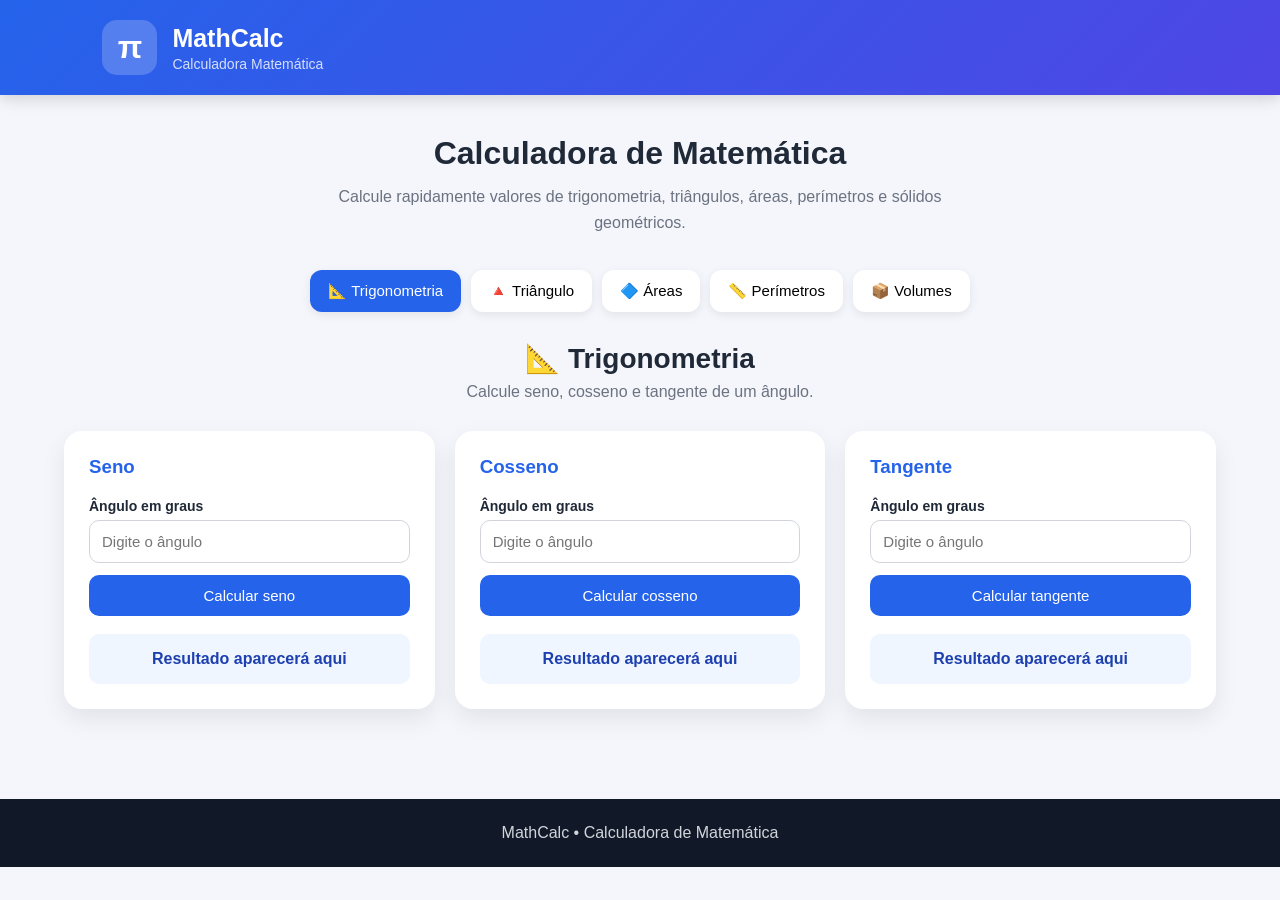
==== index.html @ 63859a70 "Add files via upload" ====
<!DOCTYPE html>
<html lang="pt-BR">
<head>
    <meta charset="UTF-8">
    <meta name="viewport" content="width=device-width, initial-scale=1.0">

    <title>MathCalc | Calculadora Matemática</title>

    <link rel="stylesheet" href="style.css">
</head>

<body>

    <!-- CABEÇALHO -->
    <header>
        <div class="logo">
            <div class="logo-icon">π</div>

            <div>
                <h1>MathCalc</h1>
                <p>Calculadora Matemática</p>
            </div>
        </div>
    </header>


    <!-- CONTEÚDO PRINCIPAL -->
    <main>

        <section class="hero">

            <h2>Calculadora de Matemática</h2>

            <p>
                Calcule rapidamente valores de trigonometria,
                triângulos, áreas, perímetros e sólidos geométricos.
            </p>

        </section>


        <!-- ABAS -->

        <div class="tabs">

            <button class="tab active" onclick="abrirAba('trigonometria')">
                📐 Trigonometria
            </button>

            <button class="tab" onclick="abrirAba('triangulo')">
                🔺 Triângulo
            </button>

            <button class="tab" onclick="abrirAba('areas')">
                🔷 Áreas
            </button>

            <button class="tab" onclick="abrirAba('perimetros')">
                📏 Perímetros
            </button>

            <button class="tab" onclick="abrirAba('volumes')">
                📦 Volumes
            </button>

        </div>


        <!-- ================= TRIGONOMETRIA ================= -->

        <section id="trigonometria" class="conteudo-aba active">

            <div class="section-title">

                <h2>📐 Trigonometria</h2>

                <p>
                    Calcule seno, cosseno e tangente de um ângulo.
                </p>

            </div>


            <div class="cards">


                <!-- SENO -->

                <div class="card">

                    <h3>Seno</h3>

                    <label>Ângulo em graus</label>

                    <input
                        type="number"
                        id="anguloSeno"
                        placeholder="Digite o ângulo"
                    >

                    <button onclick="calcularSeno()">
                        Calcular seno
                    </button>

                    <div class="resultado" id="resultadoSeno">
                        Resultado aparecerá aqui
                    </div>

                </div>


                <!-- COSSENO -->

                <div class="card">

                    <h3>Cosseno</h3>

                    <label>Ângulo em graus</label>

                    <input
                        type="number"
                        id="anguloCosseno"
                        placeholder="Digite o ângulo"
                    >

                    <button onclick="calcularCosseno()">
                        Calcular cosseno
                    </button>

                    <div class="resultado" id="resultadoCosseno">
                        Resultado aparecerá aqui
                    </div>

                </div>


                <!-- TANGENTE -->

                <div class="card">

                    <h3>Tangente</h3>

                    <label>Ângulo em graus</label>

                    <input
                        type="number"
                        id="anguloTangente"
                        placeholder="Digite o ângulo"
                    >

                    <button onclick="calcularTangente()">
                        Calcular tangente
                    </button>

                    <div class="resultado" id="resultadoTangente">
                        Resultado aparecerá aqui
                    </div>

                </div>


            </div>

        </section>


        <!-- ================= TRIÂNGULO ================= -->

        <section id="triangulo" class="conteudo-aba">

            <div class="section-title">

                <h2>🔺 Triângulo Retângulo</h2>

                <p>
                    Utilize o Teorema de Pitágoras para calcular
                    catetos e hipotenusa.
                </p>

            </div>


            <div class="cards">


                <!-- HIPOTENUSA -->

                <div class="card">

                    <h3>Calcular Hipotenusa</h3>

                    <label>Cateto 1</label>

                    <input
                        type="number"
                        id="cateto1"
                        placeholder="Digite o primeiro cateto"
                    >

                    <label>Cateto 2</label>

                    <input
                        type="number"
                        id="cateto2"
                        placeholder="Digite o segundo cateto"
                    >

                    <button onclick="calcularHipotenusa()">
                        Calcular
                    </button>

                    <div class="resultado" id="resultadoHipotenusa">
                        Resultado aparecerá aqui
                    </div>

                </div>


                <!-- CATETO -->

                <div class="card">

                    <h3>Calcular Cateto</h3>

                    <label>Hipotenusa</label>

                    <input
                        type="number"
                        id="hipotenusa"
                        placeholder="Digite a hipotenusa"
                    >

                    <label>Outro cateto</label>

                    <input
                        type="number"
                        id="outroCateto"
                        placeholder="Digite o outro cateto"
                    >

                    <button onclick="calcularCateto()">
                        Calcular
                    </button>

                    <div class="resultado" id="resultadoCateto">
                        Resultado aparecerá aqui
                    </div>

                </div>


            </div>

        </section>


        <!-- ================= ÁREAS ================= -->

        <section id="areas" class="conteudo-aba">

            <div class="section-title">

                <h2>🔷 Cálculo de Áreas</h2>

                <p>
                    Calcule áreas de diferentes figuras geométricas.
                </p>

            </div>


            <div class="cards">


                <!-- RETÂNGULO -->

                <div class="card">

                    <h3>Retângulo</h3>

                    <input
                        type="number"
                        id="baseRetangulo"
                        placeholder="Base"
                    >

                    <input
                        type="number"
                        id="alturaRetangulo"
                        placeholder="Altura"
                    >

                    <button onclick="areaRetangulo()">
                        Calcular área
                    </button>

                    <div class="resultado" id="resultadoRetangulo"></div>

                </div>


                <!-- TRIÂNGULO -->

                <div class="card">

                    <h3>Triângulo</h3>

                    <input
                        type="number"
                        id="baseTriangulo"
                        placeholder="Base"
                    >

                    <input
                        type="number"
                        id="alturaTriangulo"
                        placeholder="Altura"
                    >

                    <button onclick="areaTriangulo()">
                        Calcular área
                    </button>

                    <div class="resultado" id="resultadoAreaTriangulo"></div>

                </div>


                <!-- CÍRCULO -->

                <div class="card">

                    <h3>Círculo</h3>

                    <input
                        type="number"
                        id="raioCirculo"
                        placeholder="Raio"
                    >

                    <button onclick="areaCirculo()">
                        Calcular área
                    </button>

                    <div class="resultado" id="resultadoCirculo"></div>

                </div>


            </div>

        </section>


        <!-- ================= PERÍMETROS ================= -->

        <section id="perimetros" class="conteudo-aba">

            <div class="section-title">

                <h2>📏 Perímetros</h2>

                <p>
                    Calcule o comprimento total das figuras.
                </p>

            </div>


            <div class="cards">


                <!-- QUADRADO -->

                <div class="card">

                    <h3>Quadrado</h3>

                    <input
                        type="number"
                        id="ladoQuadrado"
                        placeholder="Tamanho do lado"
                    >

                    <button onclick="perimetroQuadrado()">
                        Calcular perímetro
                    </button>

                    <div class="resultado" id="resultadoQuadrado"></div>

                </div>


                <!-- RETÂNGULO -->

                <div class="card">

                    <h3>Retângulo</h3>

                    <input
                        type="number"
                        id="basePerimetro"
                        placeholder="Base"
                    >

                    <input
                        type="number"
                        id="alturaPerimetro"
                        placeholder="Altura"
                    >

                    <button onclick="perimetroRetangulo()">
                        Calcular perímetro
                    </button>

                    <div class="resultado" id="resultadoPerimetroRetangulo"></div>

                </div>


                <!-- CÍRCULO -->

                <div class="card">

                    <h3>Circunferência</h3>

                    <input
                        type="number"
                        id="raioPerimetro"
                        placeholder="Raio"
                    >

                    <button onclick="circunferencia()">
                        Calcular
                    </button>

                    <div class="resultado" id="resultadoCircunferencia"></div>

                </div>


            </div>

        </section>


        <!-- ================= VOLUMES ================= -->

        <section id="volumes" class="conteudo-aba">

            <div class="section-title">

                <h2>📦 Sólidos Geométricos</h2>

                <p>
                    Calcule o volume de diferentes sólidos.
                </p>

            </div>


            <div class="cards">


                <!-- CUBO -->

                <div class="card">

                    <h3>Cubo</h3>

                    <input
                        type="number"
                        id="ladoCubo"
                        placeholder="Tamanho do lado"
                    >

                    <button onclick="volumeCubo()">
                        Calcular volume
                    </button>

                    <div class="resultado" id="resultadoCubo"></div>

                </div>


                <!-- PARALELEPÍPEDO -->

                <div class="card">

                    <h3>Paralelepípedo</h3>

                    <input
                        type="number"
                        id="comprimentoParalelepipedo"
                        placeholder="Comprimento"
                    >

                    <input
                        type="number"
                        id="larguraParalelepipedo"
                        placeholder="Largura"
                    >

                    <input
                        type="number"
                        id="alturaParalelepipedo"
                        placeholder="Altura"
                    >

                    <button onclick="volumeParalelepipedo()">
                        Calcular volume
                    </button>

                    <div class="resultado" id="resultadoParalelepipedo"></div>

                </div>


                <!-- CILINDRO -->

                <div class="card">

                    <h3>Cilindro</h3>

                    <input
                        type="number"
                        id="raioCilindro"
                        placeholder="Raio"
                    >

                    <input
                        type="number"
                        id="alturaCilindro"
                        placeholder="Altura"
                    >

                    <button onclick="volumeCilindro()">
                        Calcular volume
                    </button>

                    <div class="resultado" id="resultadoCilindro"></div>

                </div>


                <!-- CONE -->

                <div class="card">

                    <h3>Cone</h3>

                    <input
                        type="number"
                        id="raioCone"
                        placeholder="Raio"
                    >

                    <input
                        type="number"
                        id="alturaCone"
                        placeholder="Altura"
                    >

                    <button onclick="volumeCone()">
                        Calcular volume
                    </button>

                    <div class="resultado" id="resultadoCone"></div>

                </div>


                <!-- ESFERA -->

                <div class="card">

                    <h3>Esfera</h3>

                    <input
                        type="number"
                        id="raioEsfera"
                        placeholder="Raio"
                    >

                    <button onclick="volumeEsfera()">
                        Calcular volume
                    </button>

                    <div class="resultado" id="resultadoEsfera"></div>

                </div>


            </div>

        </section>


    </main>


    <!-- RODAPÉ -->

    <footer>

        <p>
            MathCalc • Calculadora de Matemática
        </p>

    </footer>


    <script src="script.js"></script>

</body>
</html>
---- style.css ----
/* =========================
   CONFIGURAÇÕES GERAIS
========================= */

* {
    margin: 0;
    padding: 0;
    box-sizing: border-box;
}


body {
    font-family: Arial, Helvetica, sans-serif;

    background: #f4f6fb;

    color: #1f2937;
}


/* =========================
   CABEÇALHO
========================= */

header {

    background: linear-gradient(
        135deg,
        #2563eb,
        #4f46e5
    );

    color: white;

    padding: 20px 8%;

    box-shadow: 0 4px 15px rgba(0,0,0,0.15);
}


.logo {

    display: flex;

    align-items: center;

    gap: 15px;
}


.logo-icon {

    width: 55px;

    height: 55px;

    border-radius: 15px;

    display: flex;

    justify-content: center;

    align-items: center;

    background: rgba(255,255,255,0.2);

    font-size: 32px;

    font-weight: bold;
}


.logo h1 {

    font-size: 25px;
}


.logo p {

    opacity: 0.8;

    font-size: 14px;

    margin-top: 3px;
}


/* =========================
   CONTEÚDO
========================= */

main {

    width: 90%;

    max-width: 1200px;

    margin: auto;

    padding: 40px 0;
}


/* =========================
   HERO
========================= */

.hero {

    text-align: center;

    margin-bottom: 35px;
}


.hero h2 {

    font-size: 32px;

    margin-bottom: 12px;
}


.hero p {

    color: #6b7280;

    max-width: 650px;

    margin: auto;

    line-height: 1.6;
}


/* =========================
   ABAS
========================= */

.tabs {

    display: flex;

    gap: 10px;

    flex-wrap: wrap;

    margin-bottom: 30px;

    justify-content: center;
}


.tab {

    border: none;

    background: white;

    padding: 12px 18px;

    border-radius: 12px;

    cursor: pointer;

    font-size: 15px;

    transition: 0.3s;

    box-shadow: 0 3px 10px rgba(0,0,0,0.08);
}


.tab:hover {

    transform: translateY(-2px);

    background: #eef2ff;
}


.tab.active {

    background: #2563eb;

    color: white;
}


/* =========================
   ABAS DE CONTEÚDO
========================= */

.conteudo-aba {

    display: none;
}


.conteudo-aba.active {

    display: block;

    animation: aparecer 0.3s ease;
}


@keyframes aparecer {

    from {

        opacity: 0;

        transform: translateY(10px);

    }

    to {

        opacity: 1;

        transform: translateY(0);

    }

}


/* =========================
   TÍTULOS
========================= */

.section-title {

    text-align: center;

    margin-bottom: 30px;
}


.section-title h2 {

    font-size: 28px;

    margin-bottom: 8px;
}


.section-title p {

    color: #6b7280;
}


/* =========================
   CARDS
========================= */

.cards {

    display: grid;

    grid-template-columns:
        repeat(auto-fit, minmax(260px, 1fr));

    gap: 20px;
}


.card {

    background: white;

    padding: 25px;

    border-radius: 18px;

    box-shadow:
        0 10px 25px
        rgba(0,0,0,0.08);

    transition: 0.3s;
}


.card:hover {

    transform: translateY(-5px);

    box-shadow:
        0 15px 30px
        rgba(0,0,0,0.12);
}


.card h3 {

    margin-bottom: 20px;

    color: #2563eb;
}


.card label {

    display: block;

    margin-bottom: 6px;

    font-size: 14px;

    font-weight: bold;
}


/* =========================
   INPUTS
========================= */

input {

    width: 100%;

    padding: 12px;

    margin-bottom: 12px;

    border-radius: 10px;

    border: 1px solid #d1d5db;

    font-size: 15px;

    outline: none;

    transition: 0.2s;
}


input:focus {

    border-color: #2563eb;

    box-shadow:
        0 0 0 3px
        rgba(37,99,235,0.15);
}


/* =========================
   BOTÕES
========================= */

.card button {

    width: 100%;

    border: none;

    padding: 12px;

    border-radius: 10px;

    background: #2563eb;

    color: white;

    font-size: 15px;

    cursor: pointer;

    transition: 0.3s;
}


.card button:hover {

    background: #1d4ed8;

    transform: scale(1.02);
}


/* =========================
   RESULTADOS
========================= */

.resultado {

    margin-top: 18px;

    padding: 15px;

    border-radius: 10px;

    background: #eff6ff;

    color: #1e40af;

    text-align: center;

    font-weight: bold;

    min-height: 50px;

    display: flex;

    justify-content: center;

    align-items: center;
}


/* =========================
   RODAPÉ
========================= */

footer {

    margin-top: 50px;

    padding: 25px;

    text-align: center;

    background: #111827;

    color: #d1d5db;
}


/* =========================
   RESPONSIVIDADE
========================= */

@media (max-width: 600px) {

    main {

        width: 92%;
    }


    .hero h2 {

        font-size: 25px;
    }


    .tab {

        width: 100%;
    }


    .logo h1 {

        font-size: 20px;
    }

}
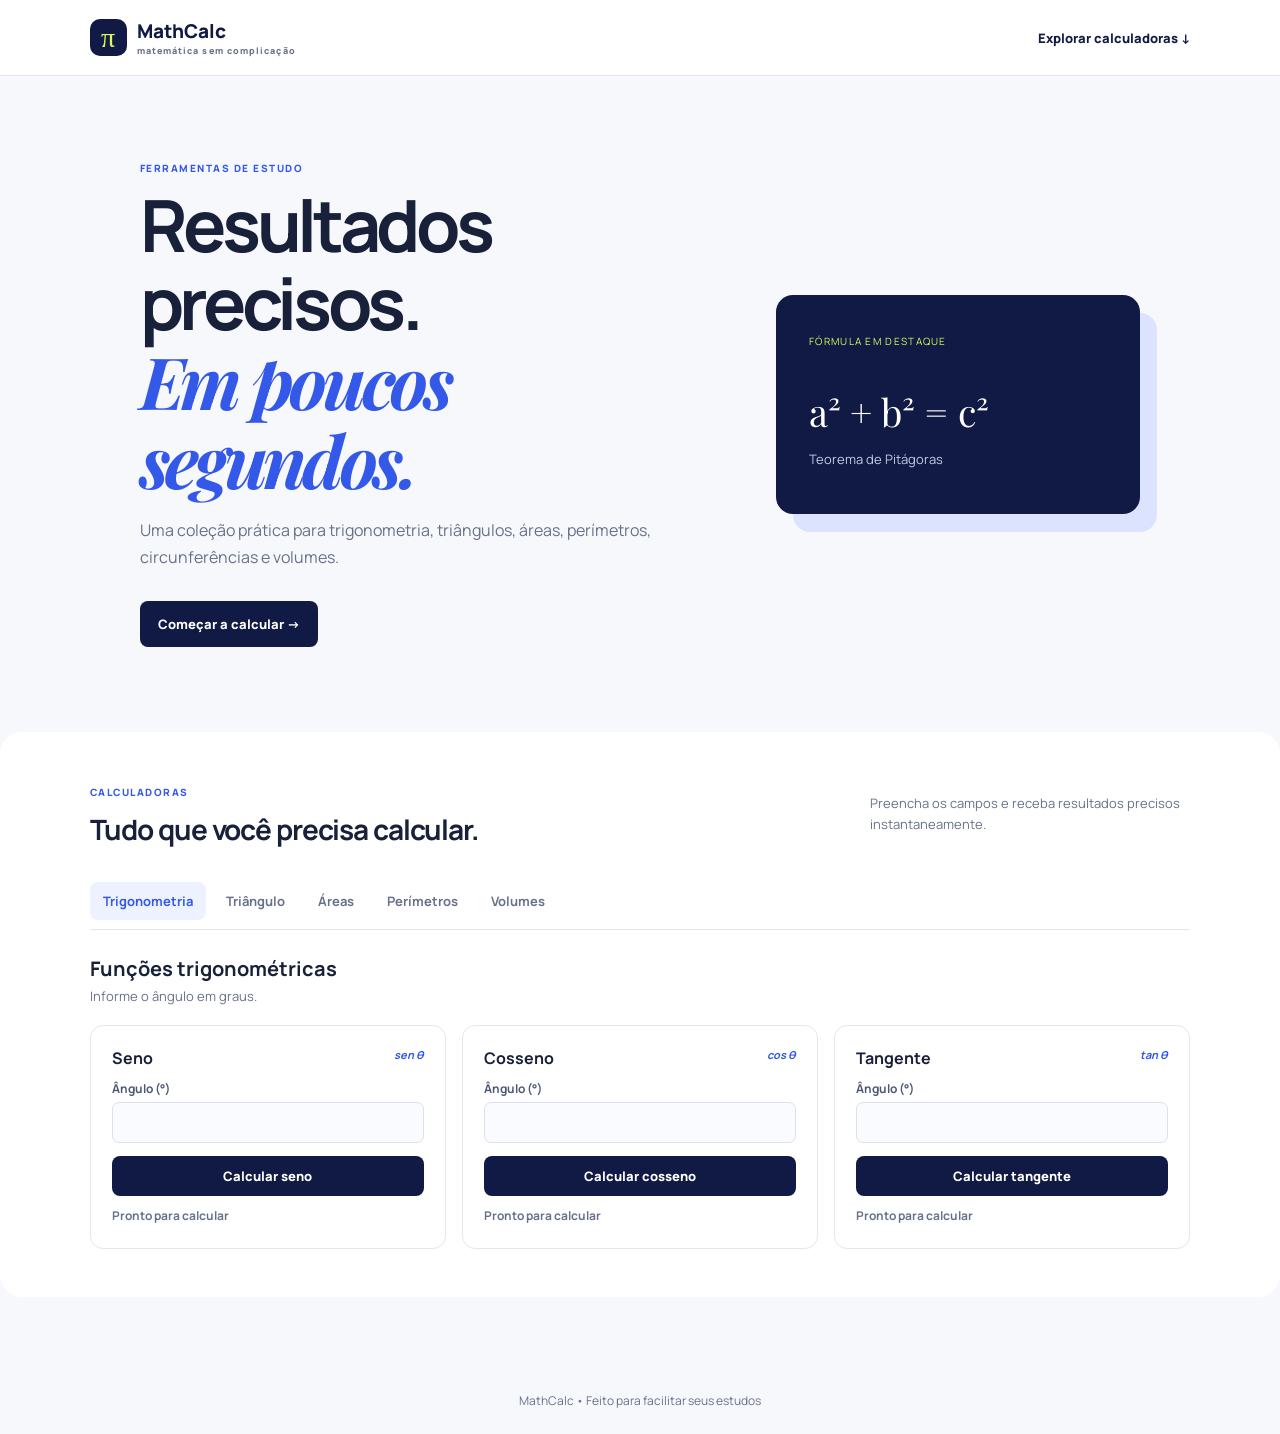
==== commit b877327a: "Add files via upload" ====
--- a/index.html
+++ b/index.html
@@ -1,616 +1,8 @@
-<!DOCTYPE html>
-<html lang="pt-BR">
-<head>
-    <meta charset="UTF-8">
-    <meta name="viewport" content="width=device-width, initial-scale=1.0">
-
-    <title>MathCalc | Calculadora Matemática</title>
-
-    <link rel="stylesheet" href="style.css">
-</head>
-
-<body>
-
-    <!-- CABEÇALHO -->
-    <header>
-        <div class="logo">
-            <div class="logo-icon">π</div>
-
-            <div>
-                <h1>MathCalc</h1>
-                <p>Calculadora Matemática</p>
-            </div>
-        </div>
-    </header>
-
-
-    <!-- CONTEÚDO PRINCIPAL -->
-    <main>
-
-        <section class="hero">
-
-            <h2>Calculadora de Matemática</h2>
-
-            <p>
-                Calcule rapidamente valores de trigonometria,
-                triângulos, áreas, perímetros e sólidos geométricos.
-            </p>
-
-        </section>
-
-
-        <!-- ABAS -->
-
-        <div class="tabs">
-
-            <button class="tab active" onclick="abrirAba('trigonometria')">
-                📐 Trigonometria
-            </button>
-
-            <button class="tab" onclick="abrirAba('triangulo')">
-                🔺 Triângulo
-            </button>
-
-            <button class="tab" onclick="abrirAba('areas')">
-                🔷 Áreas
-            </button>
-
-            <button class="tab" onclick="abrirAba('perimetros')">
-                📏 Perímetros
-            </button>
-
-            <button class="tab" onclick="abrirAba('volumes')">
-                📦 Volumes
-            </button>
-
-        </div>
-
-
-        <!-- ================= TRIGONOMETRIA ================= -->
-
-        <section id="trigonometria" class="conteudo-aba active">
-
-            <div class="section-title">
-
-                <h2>📐 Trigonometria</h2>
-
-                <p>
-                    Calcule seno, cosseno e tangente de um ângulo.
-                </p>
-
-            </div>
-
-
-            <div class="cards">
-
-
-                <!-- SENO -->
-
-                <div class="card">
-
-                    <h3>Seno</h3>
-
-                    <label>Ângulo em graus</label>
-
-                    <input
-                        type="number"
-                        id="anguloSeno"
-                        placeholder="Digite o ângulo"
-                    >
-
-                    <button onclick="calcularSeno()">
-                        Calcular seno
-                    </button>
-
-                    <div class="resultado" id="resultadoSeno">
-                        Resultado aparecerá aqui
-                    </div>
-
-                </div>
-
-
-                <!-- COSSENO -->
-
-                <div class="card">
-
-                    <h3>Cosseno</h3>
-
-                    <label>Ângulo em graus</label>
-
-                    <input
-                        type="number"
-                        id="anguloCosseno"
-                        placeholder="Digite o ângulo"
-                    >
-
-                    <button onclick="calcularCosseno()">
-                        Calcular cosseno
-                    </button>
-
-                    <div class="resultado" id="resultadoCosseno">
-                        Resultado aparecerá aqui
-                    </div>
-
-                </div>
-
-
-                <!-- TANGENTE -->
-
-                <div class="card">
-
-                    <h3>Tangente</h3>
-
-                    <label>Ângulo em graus</label>
-
-                    <input
-                        type="number"
-                        id="anguloTangente"
-                        placeholder="Digite o ângulo"
-                    >
-
-                    <button onclick="calcularTangente()">
-                        Calcular tangente
-                    </button>
-
-                    <div class="resultado" id="resultadoTangente">
-                        Resultado aparecerá aqui
-                    </div>
-
-                </div>
-
-
-            </div>
-
-        </section>
-
-
-        <!-- ================= TRIÂNGULO ================= -->
-
-        <section id="triangulo" class="conteudo-aba">
-
-            <div class="section-title">
-
-                <h2>🔺 Triângulo Retângulo</h2>
-
-                <p>
-                    Utilize o Teorema de Pitágoras para calcular
-                    catetos e hipotenusa.
-                </p>
-
-            </div>
-
-
-            <div class="cards">
-
-
-                <!-- HIPOTENUSA -->
-
-                <div class="card">
-
-                    <h3>Calcular Hipotenusa</h3>
-
-                    <label>Cateto 1</label>
-
-                    <input
-                        type="number"
-                        id="cateto1"
-                        placeholder="Digite o primeiro cateto"
-                    >
-
-                    <label>Cateto 2</label>
-
-                    <input
-                        type="number"
-                        id="cateto2"
-                        placeholder="Digite o segundo cateto"
-                    >
-
-                    <button onclick="calcularHipotenusa()">
-                        Calcular
-                    </button>
-
-                    <div class="resultado" id="resultadoHipotenusa">
-                        Resultado aparecerá aqui
-                    </div>
-
-                </div>
-
-
-                <!-- CATETO -->
-
-                <div class="card">
-
-                    <h3>Calcular Cateto</h3>
-
-                    <label>Hipotenusa</label>
-
-                    <input
-                        type="number"
-                        id="hipotenusa"
-                        placeholder="Digite a hipotenusa"
-                    >
-
-                    <label>Outro cateto</label>
-
-                    <input
-                        type="number"
-                        id="outroCateto"
-                        placeholder="Digite o outro cateto"
-                    >
-
-                    <button onclick="calcularCateto()">
-                        Calcular
-                    </button>
-
-                    <div class="resultado" id="resultadoCateto">
-                        Resultado aparecerá aqui
-                    </div>
-
-                </div>
-
-
-            </div>
-
-        </section>
-
-
-        <!-- ================= ÁREAS ================= -->
-
-        <section id="areas" class="conteudo-aba">
-
-            <div class="section-title">
-
-                <h2>🔷 Cálculo de Áreas</h2>
-
-                <p>
-                    Calcule áreas de diferentes figuras geométricas.
-                </p>
-
-            </div>
-
-
-            <div class="cards">
-
-
-                <!-- RETÂNGULO -->
-
-                <div class="card">
-
-                    <h3>Retângulo</h3>
-
-                    <input
-                        type="number"
-                        id="baseRetangulo"
-                        placeholder="Base"
-                    >
-
-                    <input
-                        type="number"
-                        id="alturaRetangulo"
-                        placeholder="Altura"
-                    >
-
-                    <button onclick="areaRetangulo()">
-                        Calcular área
-                    </button>
-
-                    <div class="resultado" id="resultadoRetangulo"></div>
-
-                </div>
-
-
-                <!-- TRIÂNGULO -->
-
-                <div class="card">
-
-                    <h3>Triângulo</h3>
-
-                    <input
-                        type="number"
-                        id="baseTriangulo"
-                        placeholder="Base"
-                    >
-
-                    <input
-                        type="number"
-                        id="alturaTriangulo"
-                        placeholder="Altura"
-                    >
-
-                    <button onclick="areaTriangulo()">
-                        Calcular área
-                    </button>
-
-                    <div class="resultado" id="resultadoAreaTriangulo"></div>
-
-                </div>
-
-
-                <!-- CÍRCULO -->
-
-                <div class="card">
-
-                    <h3>Círculo</h3>
-
-                    <input
-                        type="number"
-                        id="raioCirculo"
-                        placeholder="Raio"
-                    >
-
-                    <button onclick="areaCirculo()">
-                        Calcular área
-                    </button>
-
-                    <div class="resultado" id="resultadoCirculo"></div>
-
-                </div>
-
-
-            </div>
-
-        </section>
-
-
-        <!-- ================= PERÍMETROS ================= -->
-
-        <section id="perimetros" class="conteudo-aba">
-
-            <div class="section-title">
-
-                <h2>📏 Perímetros</h2>
-
-                <p>
-                    Calcule o comprimento total das figuras.
-                </p>
-
-            </div>
-
-
-            <div class="cards">
-
-
-                <!-- QUADRADO -->
-
-                <div class="card">
-
-                    <h3>Quadrado</h3>
-
-                    <input
-                        type="number"
-                        id="ladoQuadrado"
-                        placeholder="Tamanho do lado"
-                    >
-
-                    <button onclick="perimetroQuadrado()">
-                        Calcular perímetro
-                    </button>
-
-                    <div class="resultado" id="resultadoQuadrado"></div>
-
-                </div>
-
-
-                <!-- RETÂNGULO -->
-
-                <div class="card">
-
-                    <h3>Retângulo</h3>
-
-                    <input
-                        type="number"
-                        id="basePerimetro"
-                        placeholder="Base"
-                    >
-
-                    <input
-                        type="number"
-                        id="alturaPerimetro"
-                        placeholder="Altura"
-                    >
-
-                    <button onclick="perimetroRetangulo()">
-                        Calcular perímetro
-                    </button>
-
-                    <div class="resultado" id="resultadoPerimetroRetangulo"></div>
-
-                </div>
-
-
-                <!-- CÍRCULO -->
-
-                <div class="card">
-
-                    <h3>Circunferência</h3>
-
-                    <input
-                        type="number"
-                        id="raioPerimetro"
-                        placeholder="Raio"
-                    >
-
-                    <button onclick="circunferencia()">
-                        Calcular
-                    </button>
-
-                    <div class="resultado" id="resultadoCircunferencia"></div>
-
-                </div>
-
-
-            </div>
-
-        </section>
-
-
-        <!-- ================= VOLUMES ================= -->
-
-        <section id="volumes" class="conteudo-aba">
-
-            <div class="section-title">
-
-                <h2>📦 Sólidos Geométricos</h2>
-
-                <p>
-                    Calcule o volume de diferentes sólidos.
-                </p>
-
-            </div>
-
-
-            <div class="cards">
-
-
-                <!-- CUBO -->
-
-                <div class="card">
-
-                    <h3>Cubo</h3>
-
-                    <input
-                        type="number"
-                        id="ladoCubo"
-                        placeholder="Tamanho do lado"
-                    >
-
-                    <button onclick="volumeCubo()">
-                        Calcular volume
-                    </button>
-
-                    <div class="resultado" id="resultadoCubo"></div>
-
-                </div>
-
-
-                <!-- PARALELEPÍPEDO -->
-
-                <div class="card">
-
-                    <h3>Paralelepípedo</h3>
-
-                    <input
-                        type="number"
-                        id="comprimentoParalelepipedo"
-                        placeholder="Comprimento"
-                    >
-
-                    <input
-                        type="number"
-                        id="larguraParalelepipedo"
-                        placeholder="Largura"
-                    >
-
-                    <input
-                        type="number"
-                        id="alturaParalelepipedo"
-                        placeholder="Altura"
-                    >
-
-                    <button onclick="volumeParalelepipedo()">
-                        Calcular volume
-                    </button>
-
-                    <div class="resultado" id="resultadoParalelepipedo"></div>
-
-                </div>
-
-
-                <!-- CILINDRO -->
-
-                <div class="card">
-
-                    <h3>Cilindro</h3>
-
-                    <input
-                        type="number"
-                        id="raioCilindro"
-                        placeholder="Raio"
-                    >
-
-                    <input
-                        type="number"
-                        id="alturaCilindro"
-                        placeholder="Altura"
-                    >
-
-                    <button onclick="volumeCilindro()">
-                        Calcular volume
-                    </button>
-
-                    <div class="resultado" id="resultadoCilindro"></div>
-
-                </div>
-
-
-                <!-- CONE -->
-
-                <div class="card">
-
-                    <h3>Cone</h3>
-
-                    <input
-                        type="number"
-                        id="raioCone"
-                        placeholder="Raio"
-                    >
-
-                    <input
-                        type="number"
-                        id="alturaCone"
-                        placeholder="Altura"
-                    >
-
-                    <button onclick="volumeCone()">
-                        Calcular volume
-                    </button>
-
-                    <div class="resultado" id="resultadoCone"></div>
-
-                </div>
-
-
-                <!-- ESFERA -->
-
-                <div class="card">
-
-                    <h3>Esfera</h3>
-
-                    <input
-                        type="number"
-                        id="raioEsfera"
-                        placeholder="Raio"
-                    >
-
-                    <button onclick="volumeEsfera()">
-                        Calcular volume
-                    </button>
-
-                    <div class="resultado" id="resultadoEsfera"></div>
-
-                </div>
-
-
-            </div>
-
-        </section>
-
-
-    </main>
-
-
-    <!-- RODAPÉ -->
-
-    <footer>
-
-        <p>
-            MathCalc • Calculadora de Matemática
-        </p>
-
-    </footer>
-
-
-    <script src="script.js"></script>
-
-</body>
-</html>
+<!doctype html><html lang="pt-BR"><head><meta charset="utf-8"><meta name="viewport" content="width=device-width,initial-scale=1"><meta name="description" content="Calculadoras rápidas de trigonometria e geometria."><title>MathCalc — Calculadoras de matemática</title><link rel="stylesheet" href="style.css"></head><body>
+<header><a class="brand" href="#inicio"><b>π</b><span>MathCalc<small>matemática sem complicação</small></span></a><a href="#calculadoras">Explorar calculadoras ↓</a></header><main id="inicio"><section class="intro"><div><p class="eyebrow">FERRAMENTAS DE ESTUDO</p><h1>Resultados precisos.<br><em>Em poucos segundos.</em></h1><p>Uma coleção prática para trigonometria, triângulos, áreas, perímetros, circunferências e volumes.</p><a class="primary" href="#calculadoras">Começar a calcular →</a></div><aside><small>FÓRMULA EM DESTAQUE</small><strong>a² + b² = c²</strong><p>Teorema de Pitágoras</p></aside></section>
+<section class="workspace" id="calculadoras"><div class="head"><div><p class="eyebrow">CALCULADORAS</p><h2>Tudo que você precisa calcular.</h2></div><p>Preencha os campos e receba resultados precisos instantaneamente.</p></div><div class="tabs"><button class="tab active" data-tab="trig">Trigonometria</button><button class="tab" data-tab="tri">Triângulo</button><button class="tab" data-tab="area">Áreas</button><button class="tab" data-tab="peri">Perímetros</button><button class="tab" data-tab="vol">Volumes</button></div>
+<section class="panel active" id="trig"><h3>Funções trigonométricas</h3><p class="note">Informe o ângulo em graus.</p><div class="grid three"><form data-op="sin"><h4>Seno <i>sen θ</i></h4><label>Ângulo (°)<input name="a" type="number" step="any" required></label><button>Calcular seno</button><output>Pronto para calcular</output></form><form data-op="cos"><h4>Cosseno <i>cos θ</i></h4><label>Ângulo (°)<input name="a" type="number" step="any" required></label><button>Calcular cosseno</button><output>Pronto para calcular</output></form><form data-op="tan"><h4>Tangente <i>tan θ</i></h4><label>Ângulo (°)<input name="a" type="number" step="any" required></label><button>Calcular tangente</button><output>Pronto para calcular</output></form></div></section>
+<section class="panel" id="tri"><h3>Triângulo retângulo</h3><p class="note">Use o Teorema de Pitágoras.</p><div class="grid two"><form data-op="hyp"><h4>Encontrar a hipotenusa</h4><label>Cateto A<input name="a" type="number" min="0" step="any" required></label><label>Cateto B<input name="b" type="number" min="0" step="any" required></label><button>Calcular</button><output>Pronto para calcular</output></form><form data-op="leg"><h4>Encontrar um cateto</h4><label>Hipotenusa<input name="a" type="number" min="0" step="any" required></label><label>Outro cateto<input name="b" type="number" min="0" step="any" required></label><button>Calcular</button><output>Pronto para calcular</output></form></div></section>
+<section class="panel" id="area"><h3>Áreas de figuras planas</h3><div class="grid three"><form data-op="rectarea"><h4>Retângulo</h4><label>Base<input name="a" type="number" min="0" step="any" required></label><label>Altura<input name="b" type="number" min="0" step="any" required></label><button>Calcular área</button><output>Pronto para calcular</output></form><form data-op="triarea"><h4>Triângulo</h4><label>Base<input name="a" type="number" min="0" step="any" required></label><label>Altura<input name="b" type="number" min="0" step="any" required></label><button>Calcular área</button><output>Pronto para calcular</output></form><form data-op="circlearea"><h4>Círculo</h4><label>Raio<input name="a" type="number" min="0" step="any" required></label><button>Calcular área</button><output>Pronto para calcular</output></form></div></section>
+<section class="panel" id="peri"><h3>Perímetros e circunferência</h3><div class="grid three"><form data-op="squarep"><h4>Quadrado</h4><label>Lado<input name="a" type="number" min="0" step="any" required></label><button>Calcular perímetro</button><output>Pronto para calcular</output></form><form data-op="rectp"><h4>Retângulo</h4><label>Base<input name="a" type="number" min="0" step="any" required></label><label>Altura<input name="b" type="number" min="0" step="any" required></label><button>Calcular perímetro</button><output>Pronto para calcular</output></form><form data-op="circ"><h4>Circunferência</h4><label>Raio<input name="a" type="number" min="0" step="any" required></label><button>Calcular</button><output>Pronto para calcular</output></form></div></section>
+<section class="panel" id="vol"><h3>Volumes de sólidos</h3><div class="grid three"><form data-op="cube"><h4>Cubo</h4><label>Aresta<input name="a" type="number" min="0" step="any" required></label><button>Calcular volume</button><output>Pronto para calcular</output></form><form data-op="box"><h4>Paralelepípedo</h4><label>Comprimento<input name="a" type="number" min="0" step="any" required></label><label>Largura<input name="b" type="number" min="0" step="any" required></label><label>Altura<input name="c" type="number" min="0" step="any" required></label><button>Calcular volume</button><output>Pronto para calcular</output></form><form data-op="cylinder"><h4>Cilindro</h4><label>Raio<input name="a" type="number" min="0" step="any" required></label><label>Altura<input name="b" type="number" min="0" step="any" required></label><button>Calcular volume</button><output>Pronto para calcular</output></form><form data-op="cone"><h4>Cone</h4><label>Raio<input name="a" type="number" min="0" step="any" required></label><label>Altura<input name="b" type="number" min="0" step="any" required></label><button>Calcular volume</button><output>Pronto para calcular</output></form><form data-op="sphere"><h4>Esfera</h4><label>Raio<input name="a" type="number" min="0" step="any" required></label><button>Calcular volume</button><output>Pronto para calcular</output></form></div></section></section></main><footer>MathCalc • Feito para facilitar seus estudos</footer><script src="script.js"></script></body></html>
--- a/style.css
+++ b/style.css
@@ -1,462 +1 @@
-/* =========================
-   CONFIGURAÇÕES GERAIS
-========================= */
-
-* {
-    margin: 0;
-    padding: 0;
-    box-sizing: border-box;
-}
-
-
-body {
-    font-family: Arial, Helvetica, sans-serif;
-
-    background: #f4f6fb;
-
-    color: #1f2937;
-}
-
-
-/* =========================
-   CABEÇALHO
-========================= */
-
-header {
-
-    background: linear-gradient(
-        135deg,
-        #2563eb,
-        #4f46e5
-    );
-
-    color: white;
-
-    padding: 20px 8%;
-
-    box-shadow: 0 4px 15px rgba(0,0,0,0.15);
-}
-
-
-.logo {
-
-    display: flex;
-
-    align-items: center;
-
-    gap: 15px;
-}
-
-
-.logo-icon {
-
-    width: 55px;
-
-    height: 55px;
-
-    border-radius: 15px;
-
-    display: flex;
-
-    justify-content: center;
-
-    align-items: center;
-
-    background: rgba(255,255,255,0.2);
-
-    font-size: 32px;
-
-    font-weight: bold;
-}
-
-
-.logo h1 {
-
-    font-size: 25px;
-}
-
-
-.logo p {
-
-    opacity: 0.8;
-
-    font-size: 14px;
-
-    margin-top: 3px;
-}
-
-
-/* =========================
-   CONTEÚDO
-========================= */
-
-main {
-
-    width: 90%;
-
-    max-width: 1200px;
-
-    margin: auto;
-
-    padding: 40px 0;
-}
-
-
-/* =========================
-   HERO
-========================= */
-
-.hero {
-
-    text-align: center;
-
-    margin-bottom: 35px;
-}
-
-
-.hero h2 {
-
-    font-size: 32px;
-
-    margin-bottom: 12px;
-}
-
-
-.hero p {
-
-    color: #6b7280;
-
-    max-width: 650px;
-
-    margin: auto;
-
-    line-height: 1.6;
-}
-
-
-/* =========================
-   ABAS
-========================= */
-
-.tabs {
-
-    display: flex;
-
-    gap: 10px;
-
-    flex-wrap: wrap;
-
-    margin-bottom: 30px;
-
-    justify-content: center;
-}
-
-
-.tab {
-
-    border: none;
-
-    background: white;
-
-    padding: 12px 18px;
-
-    border-radius: 12px;
-
-    cursor: pointer;
-
-    font-size: 15px;
-
-    transition: 0.3s;
-
-    box-shadow: 0 3px 10px rgba(0,0,0,0.08);
-}
-
-
-.tab:hover {
-
-    transform: translateY(-2px);
-
-    background: #eef2ff;
-}
-
-
-.tab.active {
-
-    background: #2563eb;
-
-    color: white;
-}
-
-
-/* =========================
-   ABAS DE CONTEÚDO
-========================= */
-
-.conteudo-aba {
-
-    display: none;
-}
-
-
-.conteudo-aba.active {
-
-    display: block;
-
-    animation: aparecer 0.3s ease;
-}
-
-
-@keyframes aparecer {
-
-    from {
-
-        opacity: 0;
-
-        transform: translateY(10px);
-
-    }
-
-    to {
-
-        opacity: 1;
-
-        transform: translateY(0);
-
-    }
-
-}
-
-
-/* =========================
-   TÍTULOS
-========================= */
-
-.section-title {
-
-    text-align: center;
-
-    margin-bottom: 30px;
-}
-
-
-.section-title h2 {
-
-    font-size: 28px;
-
-    margin-bottom: 8px;
-}
-
-
-.section-title p {
-
-    color: #6b7280;
-}
-
-
-/* =========================
-   CARDS
-========================= */
-
-.cards {
-
-    display: grid;
-
-    grid-template-columns:
-        repeat(auto-fit, minmax(260px, 1fr));
-
-    gap: 20px;
-}
-
-
-.card {
-
-    background: white;
-
-    padding: 25px;
-
-    border-radius: 18px;
-
-    box-shadow:
-        0 10px 25px
-        rgba(0,0,0,0.08);
-
-    transition: 0.3s;
-}
-
-
-.card:hover {
-
-    transform: translateY(-5px);
-
-    box-shadow:
-        0 15px 30px
-        rgba(0,0,0,0.12);
-}
-
-
-.card h3 {
-
-    margin-bottom: 20px;
-
-    color: #2563eb;
-}
-
-
-.card label {
-
-    display: block;
-
-    margin-bottom: 6px;
-
-    font-size: 14px;
-
-    font-weight: bold;
-}
-
-
-/* =========================
-   INPUTS
-========================= */
-
-input {
-
-    width: 100%;
-
-    padding: 12px;
-
-    margin-bottom: 12px;
-
-    border-radius: 10px;
-
-    border: 1px solid #d1d5db;
-
-    font-size: 15px;
-
-    outline: none;
-
-    transition: 0.2s;
-}
-
-
-input:focus {
-
-    border-color: #2563eb;
-
-    box-shadow:
-        0 0 0 3px
-        rgba(37,99,235,0.15);
-}
-
-
-/* =========================
-   BOTÕES
-========================= */
-
-.card button {
-
-    width: 100%;
-
-    border: none;
-
-    padding: 12px;
-
-    border-radius: 10px;
-
-    background: #2563eb;
-
-    color: white;
-
-    font-size: 15px;
-
-    cursor: pointer;
-
-    transition: 0.3s;
-}
-
-
-.card button:hover {
-
-    background: #1d4ed8;
-
-    transform: scale(1.02);
-}
-
-
-/* =========================
-   RESULTADOS
-========================= */
-
-.resultado {
-
-    margin-top: 18px;
-
-    padding: 15px;
-
-    border-radius: 10px;
-
-    background: #eff6ff;
-
-    color: #1e40af;
-
-    text-align: center;
-
-    font-weight: bold;
-
-    min-height: 50px;
-
-    display: flex;
-
-    justify-content: center;
-
-    align-items: center;
-}
-
-
-/* =========================
-   RODAPÉ
-========================= */
-
-footer {
-
-    margin-top: 50px;
-
-    padding: 25px;
-
-    text-align: center;
-
-    background: #111827;
-
-    color: #d1d5db;
-}
-
-
-/* =========================
-   RESPONSIVIDADE
-========================= */
-
-@media (max-width: 600px) {
-
-    main {
-
-        width: 92%;
-    }
-
-
-    .hero h2 {
-
-        font-size: 25px;
-    }
-
-
-    .tab {
-
-        width: 100%;
-    }
-
-
-    .logo h1 {
-
-        font-size: 20px;
-    }
-
-}
+@import url('https://fonts.googleapis.com/css2?family=Manrope:wght@400;600;700;800&family=Playfair+Display:ital,wght@0,700;1,700&display=swap');:root{--n:#101a44;--b:#3459e8;--m:#68718a;--l:#e3e7f0}*{box-sizing:border-box}html{scroll-behavior:smooth}body{margin:0;background:#f7f8fc;color:#19213a;font-family:Manrope,Arial}header{height:76px;padding:0 7%;background:#fff;border-bottom:1px solid var(--l);display:flex;align-items:center;justify-content:space-between}header>a:last-child{font-size:13px;font-weight:800;color:var(--n);text-decoration:none}.brand{display:flex;gap:10px;align-items:center;text-decoration:none;color:var(--n);font-size:19px;font-weight:800}.brand b{display:grid;place-items:center;width:37px;height:37px;border-radius:10px;background:var(--n);color:#d9fb5b;font:28px serif}.brand small{display:block;font-size:9px;letter-spacing:.12em;color:var(--m)}.intro{max-width:1180px;margin:auto;padding:85px 7%;display:grid;grid-template-columns:1.2fr .8fr;align-items:center;gap:90px}.eyebrow{margin:0 0 11px;color:var(--b);font-size:10px;font-weight:800;letter-spacing:.15em}.intro h1{margin:0;font-size:clamp(40px,6vw,72px);letter-spacing:-.06em;line-height:1.08}.intro em{color:var(--b);font-family:'Playfair Display',serif}.intro>div>p:not(.eyebrow){max-width:540px;color:var(--m);line-height:1.7}.primary,form button{display:inline-block;margin-top:14px;background:var(--n);border:0;border-radius:8px;padding:14px 18px;color:#fff;text-decoration:none;font:800 13px Manrope;cursor:pointer}.primary:hover,form button:hover{background:var(--b)}aside{padding:33px;border-radius:17px;background:var(--n);color:white;box-shadow:17px 18px #dbe3ff}aside small{font-size:10px;letter-spacing:.13em;color:#d9fb5b}aside strong{display:block;margin-top:36px;font:38px 'Playfair Display'}aside p{color:#c3cbe7;font-size:13px}.workspace{max-width:1280px;margin:0 auto 70px;padding:48px 7%;background:#fff;border-radius:22px}.head{display:flex;justify-content:space-between;gap:30px;align-items:end}.head h2{margin:0;font-size:28px;letter-spacing:-.04em}.head>p{max-width:320px;color:var(--m);font-size:13px;line-height:1.6}.tabs{display:flex;gap:7px;overflow:auto;margin:34px 0 25px;padding-bottom:9px;border-bottom:1px solid var(--l)}.tab{white-space:nowrap;border:0;background:none;border-radius:8px;padding:10px 13px;color:var(--m);font:700 13px Manrope;cursor:pointer}.tab.active{background:#eef1ff;color:var(--b)}.panel{display:none}.panel.active{display:block}.panel h3{margin:0 0 5px;font-size:20px}.note{margin:0 0 20px;color:var(--m);font-size:13px}.grid{display:grid;gap:16px}.three{grid-template-columns:repeat(3,1fr)}.two{grid-template-columns:repeat(2,1fr)}form{display:flex;flex-direction:column;gap:11px;padding:21px;border:1px solid var(--l);border-radius:13px}form h4{margin:0;font-size:16px}form h4 i{float:right;color:var(--b);font-size:11px}label{display:grid;gap:5px;color:#4d5874;font-size:12px;font-weight:700}input{border:1px solid #dbe0eb;border-radius:7px;padding:10px;background:#fafbfe;font:14px Manrope;outline:none}input:focus{border-color:var(--b)}form button{margin:2px 0 0;padding:11px}output{min-height:20px;color:var(--m);font-size:12px;font-weight:700}output.ok{color:#167052}output.err{color:#b6374a}footer{text-align:center;padding:25px;color:var(--m);font-size:12px}@media(max-width:720px){.intro{grid-template-columns:1fr;gap:45px;padding-top:55px}.workspace{border-radius:0}.head{display:block}.head>p{margin-top:12px}.three,.two{grid-template-columns:1fr}}
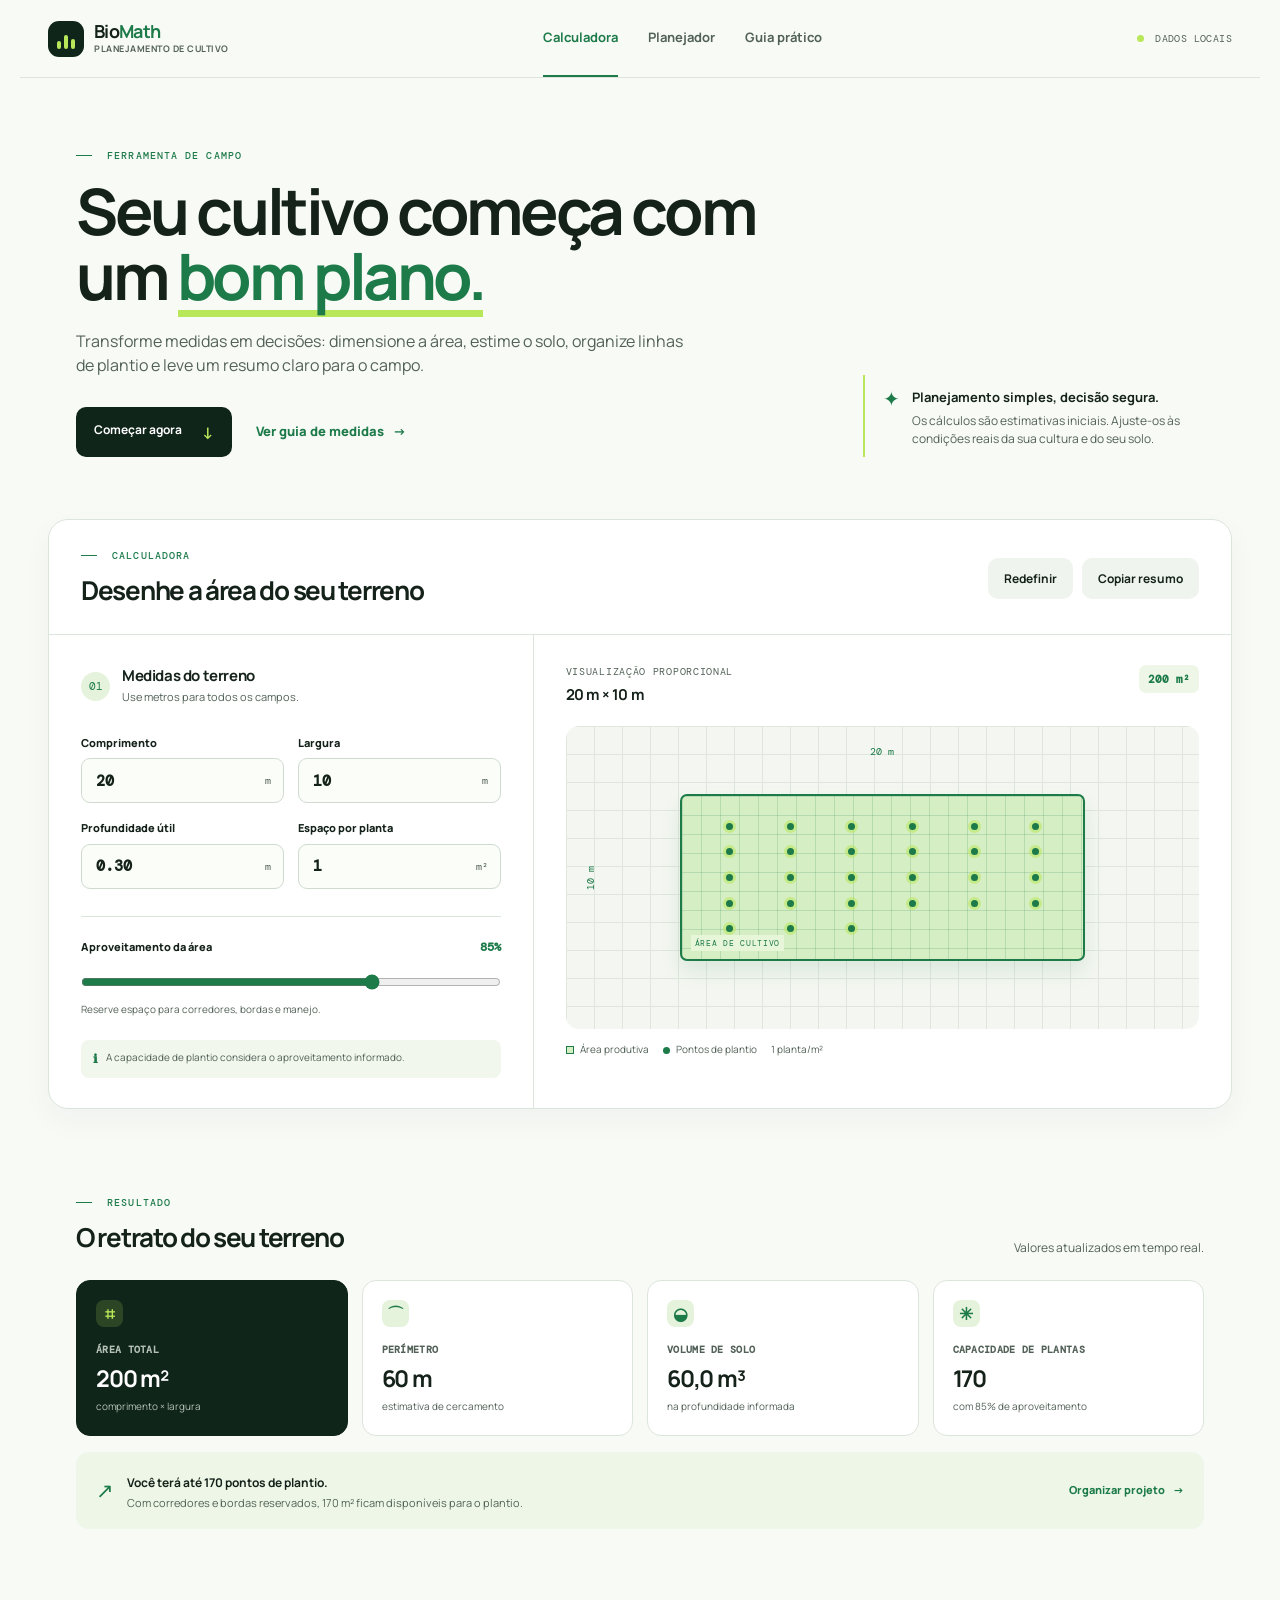
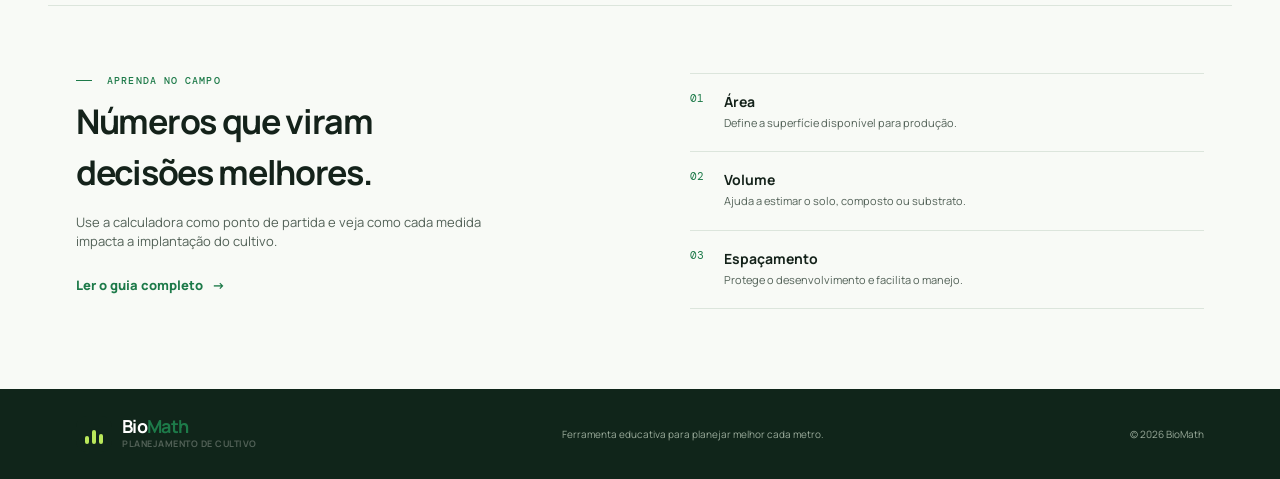
==== commit 96fbc931: "Add files via upload" ====
--- a/index.html
+++ b/index.html
@@ -1,8 +1,31 @@
-<!doctype html><html lang="pt-BR"><head><meta charset="utf-8"><meta name="viewport" content="width=device-width,initial-scale=1"><meta name="description" content="Calculadoras rápidas de trigonometria e geometria."><title>MathCalc — Calculadoras de matemática</title><link rel="stylesheet" href="style.css"></head><body>
-<header><a class="brand" href="#inicio"><b>π</b><span>MathCalc<small>matemática sem complicação</small></span></a><a href="#calculadoras">Explorar calculadoras ↓</a></header><main id="inicio"><section class="intro"><div><p class="eyebrow">FERRAMENTAS DE ESTUDO</p><h1>Resultados precisos.<br><em>Em poucos segundos.</em></h1><p>Uma coleção prática para trigonometria, triângulos, áreas, perímetros, circunferências e volumes.</p><a class="primary" href="#calculadoras">Começar a calcular →</a></div><aside><small>FÓRMULA EM DESTAQUE</small><strong>a² + b² = c²</strong><p>Teorema de Pitágoras</p></aside></section>
-<section class="workspace" id="calculadoras"><div class="head"><div><p class="eyebrow">CALCULADORAS</p><h2>Tudo que você precisa calcular.</h2></div><p>Preencha os campos e receba resultados precisos instantaneamente.</p></div><div class="tabs"><button class="tab active" data-tab="trig">Trigonometria</button><button class="tab" data-tab="tri">Triângulo</button><button class="tab" data-tab="area">Áreas</button><button class="tab" data-tab="peri">Perímetros</button><button class="tab" data-tab="vol">Volumes</button></div>
-<section class="panel active" id="trig"><h3>Funções trigonométricas</h3><p class="note">Informe o ângulo em graus.</p><div class="grid three"><form data-op="sin"><h4>Seno <i>sen θ</i></h4><label>Ângulo (°)<input name="a" type="number" step="any" required></label><button>Calcular seno</button><output>Pronto para calcular</output></form><form data-op="cos"><h4>Cosseno <i>cos θ</i></h4><label>Ângulo (°)<input name="a" type="number" step="any" required></label><button>Calcular cosseno</button><output>Pronto para calcular</output></form><form data-op="tan"><h4>Tangente <i>tan θ</i></h4><label>Ângulo (°)<input name="a" type="number" step="any" required></label><button>Calcular tangente</button><output>Pronto para calcular</output></form></div></section>
-<section class="panel" id="tri"><h3>Triângulo retângulo</h3><p class="note">Use o Teorema de Pitágoras.</p><div class="grid two"><form data-op="hyp"><h4>Encontrar a hipotenusa</h4><label>Cateto A<input name="a" type="number" min="0" step="any" required></label><label>Cateto B<input name="b" type="number" min="0" step="any" required></label><button>Calcular</button><output>Pronto para calcular</output></form><form data-op="leg"><h4>Encontrar um cateto</h4><label>Hipotenusa<input name="a" type="number" min="0" step="any" required></label><label>Outro cateto<input name="b" type="number" min="0" step="any" required></label><button>Calcular</button><output>Pronto para calcular</output></form></div></section>
-<section class="panel" id="area"><h3>Áreas de figuras planas</h3><div class="grid three"><form data-op="rectarea"><h4>Retângulo</h4><label>Base<input name="a" type="number" min="0" step="any" required></label><label>Altura<input name="b" type="number" min="0" step="any" required></label><button>Calcular área</button><output>Pronto para calcular</output></form><form data-op="triarea"><h4>Triângulo</h4><label>Base<input name="a" type="number" min="0" step="any" required></label><label>Altura<input name="b" type="number" min="0" step="any" required></label><button>Calcular área</button><output>Pronto para calcular</output></form><form data-op="circlearea"><h4>Círculo</h4><label>Raio<input name="a" type="number" min="0" step="any" required></label><button>Calcular área</button><output>Pronto para calcular</output></form></div></section>
-<section class="panel" id="peri"><h3>Perímetros e circunferência</h3><div class="grid three"><form data-op="squarep"><h4>Quadrado</h4><label>Lado<input name="a" type="number" min="0" step="any" required></label><button>Calcular perímetro</button><output>Pronto para calcular</output></form><form data-op="rectp"><h4>Retângulo</h4><label>Base<input name="a" type="number" min="0" step="any" required></label><label>Altura<input name="b" type="number" min="0" step="any" required></label><button>Calcular perímetro</button><output>Pronto para calcular</output></form><form data-op="circ"><h4>Circunferência</h4><label>Raio<input name="a" type="number" min="0" step="any" required></label><button>Calcular</button><output>Pronto para calcular</output></form></div></section>
-<section class="panel" id="vol"><h3>Volumes de sólidos</h3><div class="grid three"><form data-op="cube"><h4>Cubo</h4><label>Aresta<input name="a" type="number" min="0" step="any" required></label><button>Calcular volume</button><output>Pronto para calcular</output></form><form data-op="box"><h4>Paralelepípedo</h4><label>Comprimento<input name="a" type="number" min="0" step="any" required></label><label>Largura<input name="b" type="number" min="0" step="any" required></label><label>Altura<input name="c" type="number" min="0" step="any" required></label><button>Calcular volume</button><output>Pronto para calcular</output></form><form data-op="cylinder"><h4>Cilindro</h4><label>Raio<input name="a" type="number" min="0" step="any" required></label><label>Altura<input name="b" type="number" min="0" step="any" required></label><button>Calcular volume</button><output>Pronto para calcular</output></form><form data-op="cone"><h4>Cone</h4><label>Raio<input name="a" type="number" min="0" step="any" required></label><label>Altura<input name="b" type="number" min="0" step="any" required></label><button>Calcular volume</button><output>Pronto para calcular</output></form><form data-op="sphere"><h4>Esfera</h4><label>Raio<input name="a" type="number" min="0" step="any" required></label><button>Calcular volume</button><output>Pronto para calcular</output></form></div></section></section></main><footer>MathCalc • Feito para facilitar seus estudos</footer><script src="script.js"></script></body></html>
+<!doctype html>
+<html lang="pt-BR">
+<head>
+  <meta charset="UTF-8">
+  <meta name="viewport" content="width=device-width, initial-scale=1.0">
+  <meta name="description" content="BioMath: ferramenta para planejar áreas de cultivo, solo, irrigação e espaçamento.">
+  <title>Ateatorio 1 | Planejador de cultivo</title>
+  <link rel="preconnect" href="https://fonts.googleapis.com">
+  <link rel="preconnect" href="https://fonts.gstatic.com" crossorigin>
+  <link href="https://fonts.googleapis.com/css2?family=DM+Mono:wght@400;500&family=Manrope:wght@400;500;600;700;800&display=swap" rel="stylesheet">
+  <link rel="stylesheet" href="style.css">
+</head>
+<body>
+  <a class="skip-link" href="#calculadora">Ir para a calculadora</a>
+  <header class="site-header">
+    <a class="brand" href="index.html" aria-label="BioMath, página inicial"><span class="brand-mark" aria-hidden="true"><i></i><i></i><i></i></span><span><strong>Bio<span>Math</span></strong><small>planejamento de cultivo</small></span></a>
+    <nav class="desktop-nav" aria-label="Navegação principal"><a class="active" href="index.html">Calculadora</a><a href="planejador.html">Planejador</a><a href="guia.html">Guia prático</a></nav>
+    <div class="header-actions"><span class="live-status"><b></b> Dados locais</span><button class="menu-button" type="button" aria-label="Abrir menu" aria-expanded="false">☰</button></div>
+  </header>
+  <nav class="mobile-nav" aria-label="Navegação móvel"><a class="active" href="index.html">Calculadora</a><a href="planejador.html">Planejador</a><a href="guia.html">Guia prático</a></nav>
+  <main>
+    <section class="hero page-width"><div class="eyebrow"><span></span> FERRAMENTA DE CAMPO</div><div class="hero-grid"><div><h1>Seu cultivo começa com um <em>bom plano.</em></h1><p>Transforme medidas em decisões: dimensione a área, estime o solo, organize linhas de plantio e leve um resumo claro para o campo.</p><div class="hero-actions"><a class="button primary" href="#calculadora">Começar agora <span>↓</span></a><a class="text-link" href="guia.html">Ver guia de medidas <span>→</span></a></div></div><aside class="hero-note"><span class="note-icon">✦</span><div><strong>Planejamento simples, decisão segura.</strong><p>Os cálculos são estimativas iniciais. Ajuste-os às condições reais da sua cultura e do seu solo.</p></div></aside></div></section>
+    <section class="calculator page-width" id="calculadora" aria-labelledby="calculator-title"><div class="calculator-top"><div><div class="eyebrow"><span></span> CALCULADORA</div><h2 id="calculator-title">Desenhe a área do seu terreno</h2></div><div class="top-actions"><button class="button quiet" id="resetButton" type="button">Redefinir</button><button class="button quiet" id="copyButton" type="button">Copiar resumo</button></div></div><div class="calculator-layout">
+      <form class="input-panel" id="terrainForm"><div class="panel-heading"><span class="step-number">01</span><div><h3>Medidas do terreno</h3><p>Use metros para todos os campos.</p></div></div><div class="field-grid"><label class="field"><span>Comprimento</span><div class="unit-input"><input id="comprimento" type="number" min="0.1" max="10000" step="0.1" value="20" inputmode="decimal"><b>m</b></div></label><label class="field"><span>Largura</span><div class="unit-input"><input id="largura" type="number" min="0.1" max="10000" step="0.1" value="10" inputmode="decimal"><b>m</b></div></label></div><div class="field-grid secondary-fields"><label class="field"><span>Profundidade útil</span><div class="unit-input"><input id="profundidade" type="number" min="0.01" max="10" step="0.01" value="0.30" inputmode="decimal"><b>m</b></div></label><label class="field"><span>Espaço por planta</span><div class="unit-input"><input id="espacamento" type="number" min="0.01" max="1000" step="0.01" value="1" inputmode="decimal"><b>m²</b></div></label></div><div class="range-field"><div><label for="eficiencia">Aproveitamento da área</label><output id="eficienciaValor">85%</output></div><input id="eficiencia" type="range" min="50" max="100" value="85"><p>Reserve espaço para corredores, bordas e manejo.</p></div><div class="field-note"><span>ℹ</span><p>A capacidade de plantio considera o aproveitamento informado.</p></div></form>
+      <div class="visual-panel"><div class="visual-heading"><div><p>VISUALIZAÇÃO PROPORCIONAL</p><h3><span id="visualComprimento">20</span> m × <span id="visualLargura">10</span> m</h3></div><span class="area-pill" id="areaPill">200 m²</span></div><div class="plot" aria-label="Representação proporcional do terreno"><div class="axis axis-x"><span id="comprimentoVisual">20</span> m</div><div class="axis axis-y"><span id="larguraVisual">10</span> m</div><div class="plot-terrain" id="terrain"><div class="plot-grid"></div><div class="plant-dots" id="plants" aria-hidden="true"></div><span class="terrain-caption">ÁREA DE CULTIVO</span></div></div><div class="plot-footer"><span><i class="legend-square"></i> Área produtiva</span><span><i class="legend-dot"></i> Pontos de plantio</span><span id="plantDensity">1 planta/m²</span></div></div>
+    </div></section>
+    <section class="results page-width" aria-labelledby="results-title"><div class="section-heading"><div><div class="eyebrow"><span></span> RESULTADO</div><h2 id="results-title">O retrato do seu terreno</h2></div><p>Valores atualizados em tempo real.</p></div><div class="result-grid"><article class="metric-card featured"><span class="metric-icon">⌗</span><p>Área total</p><strong id="areaResultado">200 m²</strong><small>comprimento × largura</small></article><article class="metric-card"><span class="metric-icon">⌒</span><p>Perímetro</p><strong id="perimetroResultado">60 m</strong><small>estimativa de cercamento</small></article><article class="metric-card"><span class="metric-icon">◒</span><p>Volume de solo</p><strong id="volumeResultado">60 m³</strong><small>na profundidade informada</small></article><article class="metric-card"><span class="metric-icon">✳</span><p>Capacidade de plantas</p><strong id="plantasResultado">170</strong><small id="plantasNota">com 85% de aproveitamento</small></article></div><div class="insight"><div class="insight-symbol">↗</div><div><strong id="insightTitle">Você terá 170 pontos de plantio.</strong><p id="insightText">Com corredores e bordas reservados, 170 m² ficam disponíveis para o plantio.</p></div><a href="planejador.html">Organizar projeto <span>→</span></a></div></section>
+    <section class="learning page-width"><div><div class="eyebrow"><span></span> APRENDA NO CAMPO</div><h2>Números que viram decisões melhores.</h2><p>Use a calculadora como ponto de partida e veja como cada medida impacta a implantação do cultivo.</p><a class="text-link" href="guia.html">Ler o guia completo <span>→</span></a></div><div class="lesson-list"><article><span>01</span><div><h3>Área</h3><p>Define a superfície disponível para produção.</p></div></article><article><span>02</span><div><h3>Volume</h3><p>Ajuda a estimar o solo, composto ou substrato.</p></div></article><article><span>03</span><div><h3>Espaçamento</h3><p>Protege o desenvolvimento e facilita o manejo.</p></div></article></div></section>
+  </main>
+  <footer><div class="footer-inner"><a class="brand" href="index.html"><span class="brand-mark" aria-hidden="true"><i></i><i></i><i></i></span><span><strong>Bio<span>Math</span></strong><small>planejamento de cultivo</small></span></a><p>Ferramenta educativa para planejar melhor cada metro.</p><span>© <span id="year"></span> BioMath</span></div></footer><div class="toast" id="toast" role="status" aria-live="polite">Resumo copiado.</div><script src="script.js"></script>
+</body></html>
--- a/style.css
+++ b/style.css
@@ -1 +1,3 @@
-@import url('https://fonts.googleapis.com/css2?family=Manrope:wght@400;600;700;800&family=Playfair+Display:ital,wght@0,700;1,700&display=swap');:root{--n:#101a44;--b:#3459e8;--m:#68718a;--l:#e3e7f0}*{box-sizing:border-box}html{scroll-behavior:smooth}body{margin:0;background:#f7f8fc;color:#19213a;font-family:Manrope,Arial}header{height:76px;padding:0 7%;background:#fff;border-bottom:1px solid var(--l);display:flex;align-items:center;justify-content:space-between}header>a:last-child{font-size:13px;font-weight:800;color:var(--n);text-decoration:none}.brand{display:flex;gap:10px;align-items:center;text-decoration:none;color:var(--n);font-size:19px;font-weight:800}.brand b{display:grid;place-items:center;width:37px;height:37px;border-radius:10px;background:var(--n);color:#d9fb5b;font:28px serif}.brand small{display:block;font-size:9px;letter-spacing:.12em;color:var(--m)}.intro{max-width:1180px;margin:auto;padding:85px 7%;display:grid;grid-template-columns:1.2fr .8fr;align-items:center;gap:90px}.eyebrow{margin:0 0 11px;color:var(--b);font-size:10px;font-weight:800;letter-spacing:.15em}.intro h1{margin:0;font-size:clamp(40px,6vw,72px);letter-spacing:-.06em;line-height:1.08}.intro em{color:var(--b);font-family:'Playfair Display',serif}.intro>div>p:not(.eyebrow){max-width:540px;color:var(--m);line-height:1.7}.primary,form button{display:inline-block;margin-top:14px;background:var(--n);border:0;border-radius:8px;padding:14px 18px;color:#fff;text-decoration:none;font:800 13px Manrope;cursor:pointer}.primary:hover,form button:hover{background:var(--b)}aside{padding:33px;border-radius:17px;background:var(--n);color:white;box-shadow:17px 18px #dbe3ff}aside small{font-size:10px;letter-spacing:.13em;color:#d9fb5b}aside strong{display:block;margin-top:36px;font:38px 'Playfair Display'}aside p{color:#c3cbe7;font-size:13px}.workspace{max-width:1280px;margin:0 auto 70px;padding:48px 7%;background:#fff;border-radius:22px}.head{display:flex;justify-content:space-between;gap:30px;align-items:end}.head h2{margin:0;font-size:28px;letter-spacing:-.04em}.head>p{max-width:320px;color:var(--m);font-size:13px;line-height:1.6}.tabs{display:flex;gap:7px;overflow:auto;margin:34px 0 25px;padding-bottom:9px;border-bottom:1px solid var(--l)}.tab{white-space:nowrap;border:0;background:none;border-radius:8px;padding:10px 13px;color:var(--m);font:700 13px Manrope;cursor:pointer}.tab.active{background:#eef1ff;color:var(--b)}.panel{display:none}.panel.active{display:block}.panel h3{margin:0 0 5px;font-size:20px}.note{margin:0 0 20px;color:var(--m);font-size:13px}.grid{display:grid;gap:16px}.three{grid-template-columns:repeat(3,1fr)}.two{grid-template-columns:repeat(2,1fr)}form{display:flex;flex-direction:column;gap:11px;padding:21px;border:1px solid var(--l);border-radius:13px}form h4{margin:0;font-size:16px}form h4 i{float:right;color:var(--b);font-size:11px}label{display:grid;gap:5px;color:#4d5874;font-size:12px;font-weight:700}input{border:1px solid #dbe0eb;border-radius:7px;padding:10px;background:#fafbfe;font:14px Manrope;outline:none}input:focus{border-color:var(--b)}form button{margin:2px 0 0;padding:11px}output{min-height:20px;color:var(--m);font-size:12px;font-weight:700}output.ok{color:#167052}output.err{color:#b6374a}footer{text-align:center;padding:25px;color:var(--m);font-size:12px}@media(max-width:720px){.intro{grid-template-columns:1fr;gap:45px;padding-top:55px}.workspace{border-radius:0}.head{display:block}.head>p{margin-top:12px}.three,.two{grid-template-columns:1fr}}
+:root{--ink:#14221a;--ink-soft:#526157;--line:#dce5dc;--paper:#f8faf6;--white:#fff;--green:#1d7a49;--lime:#b9e75a;--dark:#10251a;--radius:20px}*{box-sizing:border-box}html{scroll-behavior:smooth}body{margin:0;background:var(--paper);color:var(--ink);font-family:Manrope,Arial,sans-serif;line-height:1.5}.skip-link{position:absolute;left:-999px}.skip-link:focus{left:12px;top:12px;z-index:10;background:#fff;padding:10px}.site-header{height:78px;max-width:1240px;margin:auto;padding:0 28px;border-bottom:1px solid var(--line);display:flex;align-items:center;justify-content:space-between}.brand{display:flex;align-items:center;gap:10px;color:inherit;text-decoration:none}.brand-mark{width:36px;height:36px;background:var(--dark);border-radius:11px;position:relative;display:inline-flex;justify-content:center;align-items:end;gap:3px;padding-bottom:8px}.brand-mark i{display:block;width:4px;background:var(--lime);border-radius:5px}.brand-mark i:nth-child(1){height:8px}.brand-mark i:nth-child(2){height:14px}.brand-mark i:nth-child(3){height:10px}.brand strong{font-size:18px;line-height:1.1;display:block;letter-spacing:-.7px}.brand strong span{color:var(--green)}.brand small{display:block;color:var(--ink-soft);font-size:9px;font-weight:700;letter-spacing:.5px;text-transform:uppercase}.desktop-nav{display:flex;gap:30px;height:100%;align-items:center}.desktop-nav a{height:100%;display:grid;place-items:center;color:var(--ink-soft);font-size:13px;font-weight:700;text-decoration:none;border-bottom:2px solid transparent}.desktop-nav a:hover,.desktop-nav a.active{color:var(--green);border-color:var(--green)}.header-actions{display:flex;align-items:center;gap:20px}.live-status{color:var(--ink-soft);font-family:"DM Mono",monospace;font-size:10px;text-transform:uppercase;letter-spacing:.4px}.live-status b{width:7px;height:7px;background:var(--lime);border-radius:50%;display:inline-block;margin-right:5px}.menu-button,.mobile-nav{display:none}.page-width{max-width:1184px;margin-left:auto;margin-right:auto}.hero{padding:70px 28px 62px}.eyebrow{color:var(--green);font-family:"DM Mono",monospace;font-size:10px;font-weight:500;letter-spacing:1.1px}.eyebrow span{display:inline-block;width:16px;height:1px;background:currentColor;vertical-align:middle;margin:0 8px 2px 0}.hero-grid{display:grid;grid-template-columns:minmax(0,1.35fr) minmax(290px,.65fr);gap:80px;align-items:end}.hero h1{font-size:clamp(42px,5vw,68px);letter-spacing:-3.4px;line-height:1.02;max-width:740px;margin:15px 0 20px}.hero h1 em{font-style:normal;color:var(--green);position:relative}.hero h1 em:after{content:"";height:7px;position:absolute;background:var(--lime);left:1px;right:1px;bottom:2px;z-index:-1}.hero p{max-width:620px;color:var(--ink-soft);font-size:16px}.hero-actions{display:flex;align-items:center;gap:24px;margin-top:30px}.button{border:0;cursor:pointer;font:700 12px Manrope,sans-serif;border-radius:10px;padding:12px 16px;transition:.2s}.button.primary{display:inline-flex;gap:20px;color:#fff;background:var(--dark);text-decoration:none;padding:14px 18px}.button.primary span{color:var(--lime);font-size:16px}.button:hover{transform:translateY(-2px)}.text-link{font-size:13px;font-weight:800;color:var(--green);text-decoration:none}.text-link span,.insight a span{margin-left:6px}.hero-note{border-left:2px solid var(--lime);padding:9px 0 9px 18px;display:flex;gap:12px}.note-icon{color:var(--green);font-size:20px}.hero-note strong{font-size:13px}.hero-note p{font-size:12px;margin:4px 0 0}.calculator{background:var(--white);border:1px solid var(--line);border-radius:var(--radius);overflow:hidden;box-shadow:0 12px 30px rgba(31,62,40,.04)}.calculator-top{padding:28px 32px 24px;display:flex;justify-content:space-between;align-items:center;border-bottom:1px solid var(--line)}h2{margin:8px 0 0;font-size:26px;letter-spacing:-1.3px}.top-actions{display:flex;gap:9px}.button.quiet{background:#f0f4ee;color:var(--ink)}.calculator-layout{display:grid;grid-template-columns:.82fr 1.18fr}.input-panel{padding:30px 32px;border-right:1px solid var(--line)}.panel-heading{display:flex;gap:12px;align-items:center;margin-bottom:27px}.step-number{width:29px;height:29px;border-radius:50%;background:#e6f3dc;color:var(--green);display:grid;place-items:center;font:11px "DM Mono"}.panel-heading h3,.visual-heading h3{font-size:15px;margin:0;letter-spacing:-.4px}.panel-heading p{font-size:11px;margin:2px 0;color:var(--ink-soft)}.field-grid{display:grid;grid-template-columns:1fr 1fr;gap:14px}.secondary-fields{margin-top:17px}.field>span,.range-field label{display:block;font-size:11px;font-weight:800;margin-bottom:7px}.unit-input{border:1px solid #cfdbd0;border-radius:9px;background:#fbfdf9;height:45px;display:flex;align-items:center;padding:0 12px;transition:.2s}.unit-input:focus-within{border-color:var(--green);box-shadow:0 0 0 3px rgba(29,122,73,.1)}.unit-input input{font:600 15px "DM Mono";color:var(--ink);border:0;outline:0;background:transparent;width:100%;min-width:0}.unit-input b{color:var(--ink-soft);font:10px "DM Mono"}.range-field{margin-top:27px;padding-top:22px;border-top:1px solid var(--line)}.range-field>div{display:flex;justify-content:space-between}.range-field output{color:var(--green);font:700 12px "DM Mono"}.range-field input{accent-color:var(--green);width:100%;margin:12px 0 1px}.range-field p,.field-note p{font-size:10px;color:var(--ink-soft);margin:6px 0}.field-note{background:#f1f7ed;display:flex;gap:8px;padding:10px 12px;border-radius:8px;margin-top:23px}.field-note span{font-weight:bold;color:var(--green);font-size:12px}.field-note p{margin:0}.visual-panel{padding:30px 32px}.visual-heading{display:flex;justify-content:space-between;align-items:start}.visual-heading p{font:10px "DM Mono";letter-spacing:.7px;color:var(--ink-soft);margin:0 0 6px}.area-pill{font:600 11px "DM Mono";color:var(--green);padding:7px 9px;background:#eef7e7;border-radius:7px}.plot{position:relative;height:303px;margin-top:20px;border-radius:13px;display:flex;align-items:center;justify-content:center;overflow:hidden;background-color:#f4f7f1;background-image:linear-gradient(#dfe7dc 1px,transparent 1px),linear-gradient(90deg,#dfe7dc 1px,transparent 1px);background-size:28px 28px}.plot-terrain{width:64%;height:57%;min-height:110px;min-width:150px;border:2px solid var(--green);background:#d5eec4;position:relative;border-radius:7px;transition:width .3s,height .3s;overflow:hidden;box-shadow:0 10px 20px rgba(29,122,73,.12)}.plot-grid{position:absolute;inset:0;background-image:linear-gradient(rgba(29,122,73,.17) 1px,transparent 1px),linear-gradient(90deg,rgba(29,122,73,.17) 1px,transparent 1px);background-size:19px 19px}.plant-dots{position:absolute;inset:17px;display:grid;grid-template-columns:repeat(6,1fr);place-items:center}.plant-dots i{width:7px;height:7px;border-radius:50%;background:var(--green);box-shadow:0 0 0 3px rgba(185,231,90,.55)}.terrain-caption{position:absolute;bottom:8px;left:9px;font:8px "DM Mono";letter-spacing:.7px;color:var(--green);background:#e7f5d9;padding:3px 4px}.axis{position:absolute;color:var(--green);font:10px "DM Mono"}.axis-x{top:19px}.axis-y{left:18px;writing-mode:vertical-rl;transform:rotate(180deg)}.plot-footer{display:flex;flex-wrap:wrap;gap:14px;margin-top:13px;font-size:10px;color:var(--ink-soft)}.plot-footer i{display:inline-block;vertical-align:-1px;margin-right:4px}.legend-square{width:8px;height:8px;background:#d5eec4;border:1px solid var(--green)}.legend-dot{width:7px;height:7px;border-radius:50%;background:var(--green)}.results{padding:86px 28px 76px}.section-heading{display:flex;align-items:end;justify-content:space-between;margin-bottom:23px}.section-heading p{color:var(--ink-soft);font-size:12px;margin:0}.result-grid{display:grid;grid-template-columns:repeat(4,1fr);gap:14px}.metric-card{background:#fff;border:1px solid var(--line);border-radius:14px;padding:19px;min-height:156px}.metric-card.featured{background:var(--dark);border-color:var(--dark);color:white}.metric-icon{display:grid;place-items:center;width:27px;height:27px;border-radius:8px;background:#e6f3dc;color:var(--green);font-weight:bold;font-size:17px}.featured .metric-icon{background:rgba(185,231,90,.17);color:var(--lime)}.metric-card p{font:700 10px "DM Mono";text-transform:uppercase;letter-spacing:.3px;color:var(--ink-soft);margin:16px 0 5px}.featured p{color:#b4c1b4}.metric-card strong{display:block;font-size:23px;letter-spacing:-1.2px}.metric-card small{display:block;color:var(--ink-soft);font-size:10px;margin-top:3px}.featured small{color:#b4c1b4}.insight{margin-top:16px;padding:17px 20px;background:#eef7e7;border-radius:13px;display:flex;gap:13px;align-items:center}.insight-symbol{color:var(--green);font-size:21px}.insight strong{font-size:12px}.insight p{color:var(--ink-soft);font-size:11px;margin:2px 0 0}.insight a{margin-left:auto;white-space:nowrap;color:var(--green);font-size:11px;font-weight:800;text-decoration:none}.learning{border-top:1px solid var(--line);padding:67px 28px 80px;display:grid;grid-template-columns:1fr 1fr;gap:100px}.learning h2{font-size:34px;max-width:430px}.learning>div>p{font-size:13px;color:var(--ink-soft);max-width:440px;margin:15px 0 20px}.lesson-list{border-top:1px solid var(--line)}.lesson-list article{padding:17px 0;border-bottom:1px solid var(--line);display:flex;gap:20px}.lesson-list article>span{font:11px "DM Mono";color:var(--green)}.lesson-list h3{font-size:14px;margin:0}.lesson-list p{font-size:11px;color:var(--ink-soft);margin:3px 0}footer{background:var(--dark);color:#dbe5da}.footer-inner{max-width:1184px;padding:27px 28px;margin:auto;display:flex;justify-content:space-between;align-items:center}.footer-inner .brand strong{color:#fff}.footer-inner p,.footer-inner>span{font-size:10px;color:#99aa9a}.toast{position:fixed;right:20px;bottom:20px;z-index:20;background:var(--dark);color:#fff;padding:12px 15px;border-radius:9px;font-size:12px;transform:translateY(90px);opacity:0;transition:.25s}.toast.show{opacity:1;transform:translateY(0)}
+@media(max-width:800px){.site-header{padding:0 18px}.desktop-nav,.live-status{display:none}.menu-button{display:block;border:0;background:none;font-size:22px}.mobile-nav{position:absolute;z-index:5;right:16px;top:66px;background:#fff;border:1px solid var(--line);border-radius:10px;padding:8px;box-shadow:0 10px 25px rgba(0,0,0,.1)}.mobile-nav.open{display:grid}.mobile-nav a{padding:9px 18px;color:var(--ink);text-decoration:none;font-size:12px;font-weight:700}.mobile-nav .active{color:var(--green)}.hero{padding:50px 20px}.hero-grid,.calculator-layout,.learning{grid-template-columns:1fr;gap:30px}.hero h1{font-size:46px}.hero-note{max-width:480px}.calculator{margin:0 14px}.calculator-top,.input-panel,.visual-panel{padding:23px 20px}.input-panel{border-right:0;border-bottom:1px solid var(--line)}.results,.learning{padding:62px 20px}.result-grid{grid-template-columns:repeat(2,1fr)}.learning{gap:35px}.footer-inner{padding:25px 20px;gap:16px;flex-wrap:wrap}.footer-inner p{order:3;width:100%}}@media(max-width:480px){.hero h1{font-size:38px;letter-spacing:-2px}.hero-actions{align-items:flex-start;flex-direction:column;gap:17px}.calculator-top{align-items:flex-start;gap:15px;flex-direction:column}.top-actions{width:100%}.top-actions .button{flex:1}.field-grid{grid-template-columns:1fr}.secondary-fields{margin-top:14px}.plot{height:260px}.result-grid{grid-template-columns:1fr}.section-heading{align-items:flex-start;gap:12px;flex-direction:column}.insight{align-items:flex-start;flex-wrap:wrap}.insight a{margin-left:34px}.visual-heading h3{font-size:13px}}
+.subhero{padding:76px 28px 50px}.subhero h1{font-size:clamp(40px,5vw,62px);letter-spacing:-3px;line-height:1.04;margin:14px 0}.subhero h1 em{font-style:normal;color:var(--green)}.subhero p{max-width:560px;color:var(--ink-soft);font-size:15px}.planner{display:grid;grid-template-columns:1.08fr .92fr;margin-bottom:80px;border:1px solid var(--line);border-radius:var(--radius);background:#fff;overflow:hidden}.project-form{padding:34px}.form-intro{display:flex;gap:12px;align-items:center;margin-bottom:28px}.form-intro h2,.project-side h2{font-size:20px;margin:0;letter-spacing:-.8px}.form-intro p{font-size:11px;color:var(--ink-soft);margin:3px 0}.wide-field{display:block;font-size:11px;font-weight:800;margin:18px 0}.wide-field input,.wide-field textarea{margin-top:7px;width:100%;font:600 14px Manrope;border:1px solid #cfdbd0;border-radius:9px;padding:12px;background:#fbfdf9;outline:0}.wide-field textarea{height:88px;resize:vertical}.wide-field input:focus,.wide-field textarea:focus{border-color:var(--green);box-shadow:0 0 0 3px rgba(29,122,73,.1)}.project-form .primary{margin-top:8px}.project-side{background:#f0f7ea;padding:36px}.project-side h2{margin:10px 0 22px;font-size:24px}.project-side ol{list-style:none;margin:0;padding:0}.project-side li{display:flex;gap:12px;padding:14px 0;border-top:1px solid #d7e5d3}.project-side li b{width:23px;height:23px;flex:0 0 23px;display:grid;place-items:center;border-radius:50%;background:var(--lime);font:10px "DM Mono";color:var(--dark)}.project-side strong{font-size:12px}.project-side p{font-size:11px;color:var(--ink-soft);margin:2px 0}.project-summary{margin-bottom:80px;background:var(--dark);color:#fff;border-radius:14px;padding:22px 25px;display:flex;justify-content:space-between;align-items:center}.project-summary h2{margin:7px 0 3px}.project-summary p{font-size:11px;color:#c2d0c2;margin:0;max-width:650px}.guide-grid{display:grid;grid-template-columns:1fr 1fr;gap:15px;padding:0 28px 80px}.guide-grid article{background:#fff;border:1px solid var(--line);border-radius:14px;padding:24px}.guide-number{font:11px "DM Mono";color:var(--green)}.guide-grid h2{font-size:21px;margin:15px 0 9px}.guide-grid p{font-size:12px;color:var(--ink-soft);min-height:54px}.guide-grid code{display:block;background:#f0f5ed;padding:10px;border-radius:7px;font:11px "DM Mono";color:var(--green)}.guide-grid small{display:block;color:var(--ink-soft);font-size:10px;margin-top:10px}.callout{margin-bottom:80px;background:#e6f3dc;border-radius:15px;padding:30px;display:flex;justify-content:space-between;align-items:center;gap:30px}.callout h2{font-size:25px}.callout p{font-size:12px;color:var(--ink-soft);max-width:580px;margin:10px 0 0}@media(max-width:800px){.subhero{padding:54px 20px 38px}.planner{margin:0 14px 60px;grid-template-columns:1fr}.project-form,.project-side{padding:26px 20px}.project-summary,.guide-grid,.callout{margin-left:20px;margin-right:20px}.guide-grid{padding:0 0 60px}.callout{margin-bottom:60px}.project-summary{margin-bottom:60px}}@media(max-width:480px){.guide-grid{grid-template-columns:1fr}.callout,.project-summary{align-items:flex-start;flex-direction:column}.subhero h1{letter-spacing:-2px}.guide-grid p{min-height:0}}
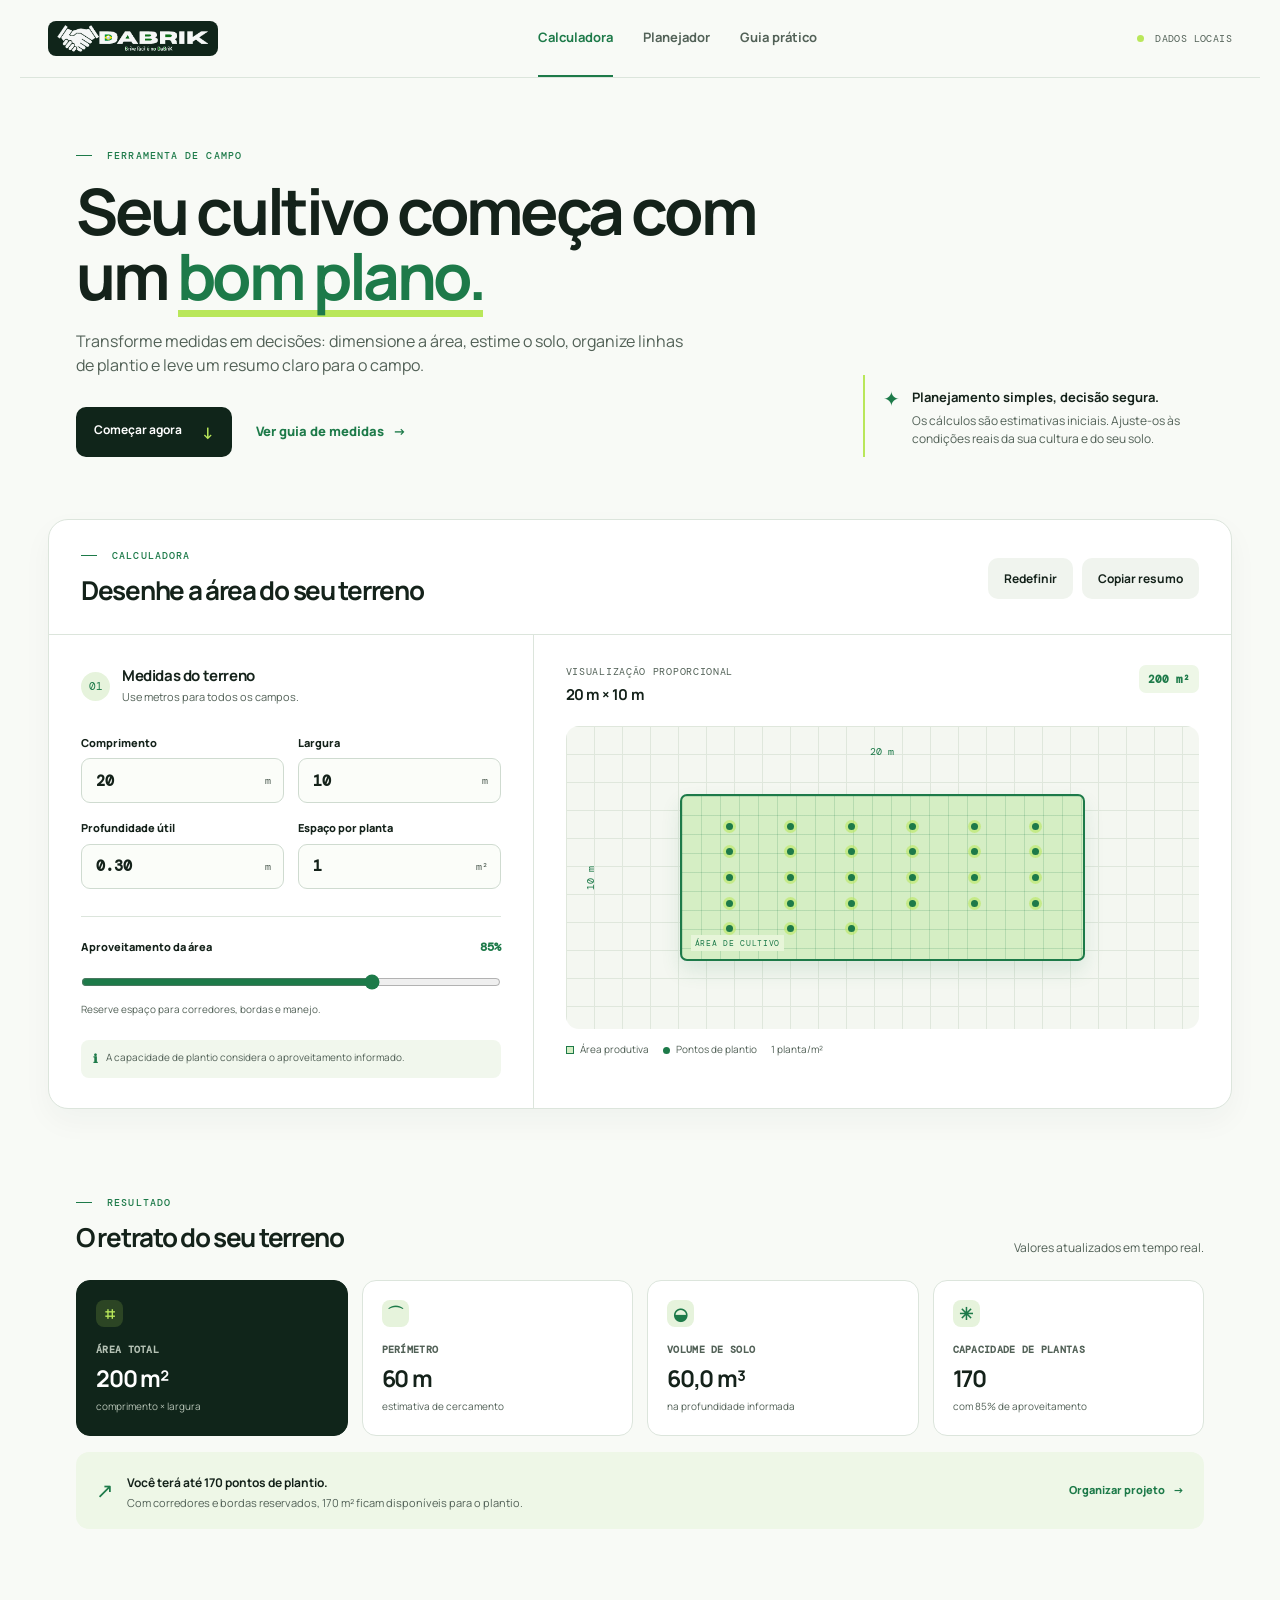
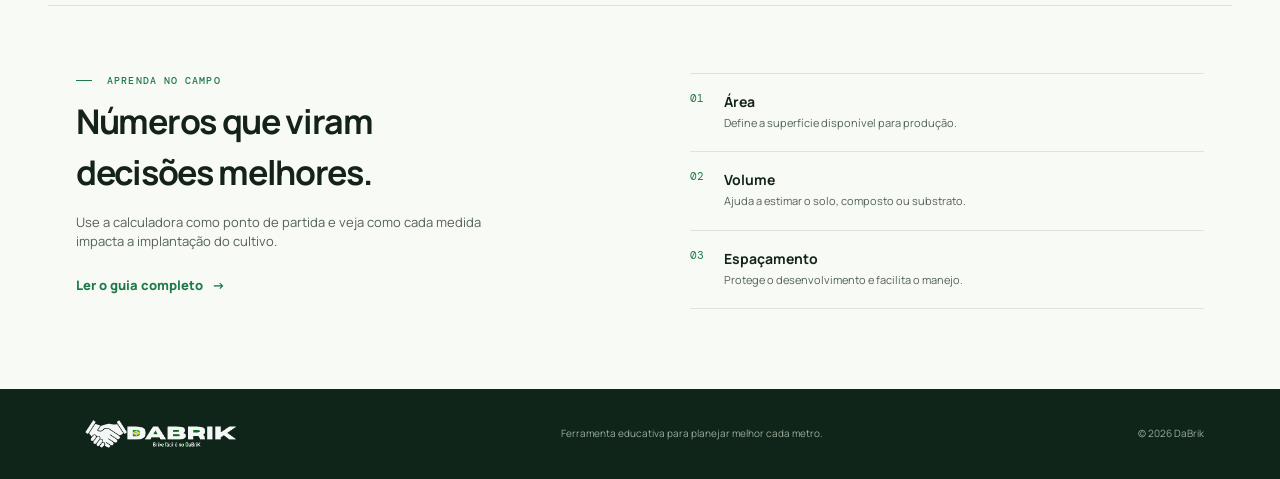
==== commit d0383897: "chore: aplicar marca DaBrik ao TRS" ====
--- a/index.html
+++ b/index.html
@@ -3,8 +3,9 @@
 <head>
   <meta charset="UTF-8">
   <meta name="viewport" content="width=device-width, initial-scale=1.0">
-  <meta name="description" content="BioMath: ferramenta para planejar áreas de cultivo, solo, irrigação e espaçamento.">
-  <title>Ateatorio 1 | Planejador de cultivo</title>
+  <meta name="description" content="DaBrik: ferramenta para planejar áreas de cultivo, solo, irrigação e espaçamento.">
+  <title>DaBrik | Planejador de cultivo</title>
+  <link rel="icon" type="image/png" href="favicon.png">
   <link rel="preconnect" href="https://fonts.googleapis.com">
   <link rel="preconnect" href="https://fonts.gstatic.com" crossorigin>
   <link href="https://fonts.googleapis.com/css2?family=DM+Mono:wght@400;500&family=Manrope:wght@400;500;600;700;800&display=swap" rel="stylesheet">
@@ -13,7 +14,7 @@
 <body>
   <a class="skip-link" href="#calculadora">Ir para a calculadora</a>
   <header class="site-header">
-    <a class="brand" href="index.html" aria-label="BioMath, página inicial"><span class="brand-mark" aria-hidden="true"><i></i><i></i><i></i></span><span><strong>Bio<span>Math</span></strong><small>planejamento de cultivo</small></span></a>
+    <a class="brand" href="index.html" aria-label="DaBrik, página inicial"><img class="brand-logo" src="dabrik-logo.png" alt="DaBrik"></a>
     <nav class="desktop-nav" aria-label="Navegação principal"><a class="active" href="index.html">Calculadora</a><a href="planejador.html">Planejador</a><a href="guia.html">Guia prático</a></nav>
     <div class="header-actions"><span class="live-status"><b></b> Dados locais</span><button class="menu-button" type="button" aria-label="Abrir menu" aria-expanded="false">☰</button></div>
   </header>
@@ -27,5 +28,5 @@
     <section class="results page-width" aria-labelledby="results-title"><div class="section-heading"><div><div class="eyebrow"><span></span> RESULTADO</div><h2 id="results-title">O retrato do seu terreno</h2></div><p>Valores atualizados em tempo real.</p></div><div class="result-grid"><article class="metric-card featured"><span class="metric-icon">⌗</span><p>Área total</p><strong id="areaResultado">200 m²</strong><small>comprimento × largura</small></article><article class="metric-card"><span class="metric-icon">⌒</span><p>Perímetro</p><strong id="perimetroResultado">60 m</strong><small>estimativa de cercamento</small></article><article class="metric-card"><span class="metric-icon">◒</span><p>Volume de solo</p><strong id="volumeResultado">60 m³</strong><small>na profundidade informada</small></article><article class="metric-card"><span class="metric-icon">✳</span><p>Capacidade de plantas</p><strong id="plantasResultado">170</strong><small id="plantasNota">com 85% de aproveitamento</small></article></div><div class="insight"><div class="insight-symbol">↗</div><div><strong id="insightTitle">Você terá 170 pontos de plantio.</strong><p id="insightText">Com corredores e bordas reservados, 170 m² ficam disponíveis para o plantio.</p></div><a href="planejador.html">Organizar projeto <span>→</span></a></div></section>
     <section class="learning page-width"><div><div class="eyebrow"><span></span> APRENDA NO CAMPO</div><h2>Números que viram decisões melhores.</h2><p>Use a calculadora como ponto de partida e veja como cada medida impacta a implantação do cultivo.</p><a class="text-link" href="guia.html">Ler o guia completo <span>→</span></a></div><div class="lesson-list"><article><span>01</span><div><h3>Área</h3><p>Define a superfície disponível para produção.</p></div></article><article><span>02</span><div><h3>Volume</h3><p>Ajuda a estimar o solo, composto ou substrato.</p></div></article><article><span>03</span><div><h3>Espaçamento</h3><p>Protege o desenvolvimento e facilita o manejo.</p></div></article></div></section>
   </main>
-  <footer><div class="footer-inner"><a class="brand" href="index.html"><span class="brand-mark" aria-hidden="true"><i></i><i></i><i></i></span><span><strong>Bio<span>Math</span></strong><small>planejamento de cultivo</small></span></a><p>Ferramenta educativa para planejar melhor cada metro.</p><span>© <span id="year"></span> BioMath</span></div></footer><div class="toast" id="toast" role="status" aria-live="polite">Resumo copiado.</div><script src="script.js"></script>
+  <footer><div class="footer-inner"><a class="brand" href="index.html" aria-label="DaBrik, página inicial"><img class="brand-logo" src="dabrik-logo.png" alt="DaBrik"></a><p>Ferramenta educativa para planejar melhor cada metro.</p><span>© <span id="year"></span> DaBrik</span></div></footer><div class="toast" id="toast" role="status" aria-live="polite">Resumo copiado.</div><script src="script.js"></script>
 </body></html>
--- a/style.css
+++ b/style.css
@@ -1,3 +1,5 @@
 :root{--ink:#14221a;--ink-soft:#526157;--line:#dce5dc;--paper:#f8faf6;--white:#fff;--green:#1d7a49;--lime:#b9e75a;--dark:#10251a;--radius:20px}*{box-sizing:border-box}html{scroll-behavior:smooth}body{margin:0;background:var(--paper);color:var(--ink);font-family:Manrope,Arial,sans-serif;line-height:1.5}.skip-link{position:absolute;left:-999px}.skip-link:focus{left:12px;top:12px;z-index:10;background:#fff;padding:10px}.site-header{height:78px;max-width:1240px;margin:auto;padding:0 28px;border-bottom:1px solid var(--line);display:flex;align-items:center;justify-content:space-between}.brand{display:flex;align-items:center;gap:10px;color:inherit;text-decoration:none}.brand-mark{width:36px;height:36px;background:var(--dark);border-radius:11px;position:relative;display:inline-flex;justify-content:center;align-items:end;gap:3px;padding-bottom:8px}.brand-mark i{display:block;width:4px;background:var(--lime);border-radius:5px}.brand-mark i:nth-child(1){height:8px}.brand-mark i:nth-child(2){height:14px}.brand-mark i:nth-child(3){height:10px}.brand strong{font-size:18px;line-height:1.1;display:block;letter-spacing:-.7px}.brand strong span{color:var(--green)}.brand small{display:block;color:var(--ink-soft);font-size:9px;font-weight:700;letter-spacing:.5px;text-transform:uppercase}.desktop-nav{display:flex;gap:30px;height:100%;align-items:center}.desktop-nav a{height:100%;display:grid;place-items:center;color:var(--ink-soft);font-size:13px;font-weight:700;text-decoration:none;border-bottom:2px solid transparent}.desktop-nav a:hover,.desktop-nav a.active{color:var(--green);border-color:var(--green)}.header-actions{display:flex;align-items:center;gap:20px}.live-status{color:var(--ink-soft);font-family:"DM Mono",monospace;font-size:10px;text-transform:uppercase;letter-spacing:.4px}.live-status b{width:7px;height:7px;background:var(--lime);border-radius:50%;display:inline-block;margin-right:5px}.menu-button,.mobile-nav{display:none}.page-width{max-width:1184px;margin-left:auto;margin-right:auto}.hero{padding:70px 28px 62px}.eyebrow{color:var(--green);font-family:"DM Mono",monospace;font-size:10px;font-weight:500;letter-spacing:1.1px}.eyebrow span{display:inline-block;width:16px;height:1px;background:currentColor;vertical-align:middle;margin:0 8px 2px 0}.hero-grid{display:grid;grid-template-columns:minmax(0,1.35fr) minmax(290px,.65fr);gap:80px;align-items:end}.hero h1{font-size:clamp(42px,5vw,68px);letter-spacing:-3.4px;line-height:1.02;max-width:740px;margin:15px 0 20px}.hero h1 em{font-style:normal;color:var(--green);position:relative}.hero h1 em:after{content:"";height:7px;position:absolute;background:var(--lime);left:1px;right:1px;bottom:2px;z-index:-1}.hero p{max-width:620px;color:var(--ink-soft);font-size:16px}.hero-actions{display:flex;align-items:center;gap:24px;margin-top:30px}.button{border:0;cursor:pointer;font:700 12px Manrope,sans-serif;border-radius:10px;padding:12px 16px;transition:.2s}.button.primary{display:inline-flex;gap:20px;color:#fff;background:var(--dark);text-decoration:none;padding:14px 18px}.button.primary span{color:var(--lime);font-size:16px}.button:hover{transform:translateY(-2px)}.text-link{font-size:13px;font-weight:800;color:var(--green);text-decoration:none}.text-link span,.insight a span{margin-left:6px}.hero-note{border-left:2px solid var(--lime);padding:9px 0 9px 18px;display:flex;gap:12px}.note-icon{color:var(--green);font-size:20px}.hero-note strong{font-size:13px}.hero-note p{font-size:12px;margin:4px 0 0}.calculator{background:var(--white);border:1px solid var(--line);border-radius:var(--radius);overflow:hidden;box-shadow:0 12px 30px rgba(31,62,40,.04)}.calculator-top{padding:28px 32px 24px;display:flex;justify-content:space-between;align-items:center;border-bottom:1px solid var(--line)}h2{margin:8px 0 0;font-size:26px;letter-spacing:-1.3px}.top-actions{display:flex;gap:9px}.button.quiet{background:#f0f4ee;color:var(--ink)}.calculator-layout{display:grid;grid-template-columns:.82fr 1.18fr}.input-panel{padding:30px 32px;border-right:1px solid var(--line)}.panel-heading{display:flex;gap:12px;align-items:center;margin-bottom:27px}.step-number{width:29px;height:29px;border-radius:50%;background:#e6f3dc;color:var(--green);display:grid;place-items:center;font:11px "DM Mono"}.panel-heading h3,.visual-heading h3{font-size:15px;margin:0;letter-spacing:-.4px}.panel-heading p{font-size:11px;margin:2px 0;color:var(--ink-soft)}.field-grid{display:grid;grid-template-columns:1fr 1fr;gap:14px}.secondary-fields{margin-top:17px}.field>span,.range-field label{display:block;font-size:11px;font-weight:800;margin-bottom:7px}.unit-input{border:1px solid #cfdbd0;border-radius:9px;background:#fbfdf9;height:45px;display:flex;align-items:center;padding:0 12px;transition:.2s}.unit-input:focus-within{border-color:var(--green);box-shadow:0 0 0 3px rgba(29,122,73,.1)}.unit-input input{font:600 15px "DM Mono";color:var(--ink);border:0;outline:0;background:transparent;width:100%;min-width:0}.unit-input b{color:var(--ink-soft);font:10px "DM Mono"}.range-field{margin-top:27px;padding-top:22px;border-top:1px solid var(--line)}.range-field>div{display:flex;justify-content:space-between}.range-field output{color:var(--green);font:700 12px "DM Mono"}.range-field input{accent-color:var(--green);width:100%;margin:12px 0 1px}.range-field p,.field-note p{font-size:10px;color:var(--ink-soft);margin:6px 0}.field-note{background:#f1f7ed;display:flex;gap:8px;padding:10px 12px;border-radius:8px;margin-top:23px}.field-note span{font-weight:bold;color:var(--green);font-size:12px}.field-note p{margin:0}.visual-panel{padding:30px 32px}.visual-heading{display:flex;justify-content:space-between;align-items:start}.visual-heading p{font:10px "DM Mono";letter-spacing:.7px;color:var(--ink-soft);margin:0 0 6px}.area-pill{font:600 11px "DM Mono";color:var(--green);padding:7px 9px;background:#eef7e7;border-radius:7px}.plot{position:relative;height:303px;margin-top:20px;border-radius:13px;display:flex;align-items:center;justify-content:center;overflow:hidden;background-color:#f4f7f1;background-image:linear-gradient(#dfe7dc 1px,transparent 1px),linear-gradient(90deg,#dfe7dc 1px,transparent 1px);background-size:28px 28px}.plot-terrain{width:64%;height:57%;min-height:110px;min-width:150px;border:2px solid var(--green);background:#d5eec4;position:relative;border-radius:7px;transition:width .3s,height .3s;overflow:hidden;box-shadow:0 10px 20px rgba(29,122,73,.12)}.plot-grid{position:absolute;inset:0;background-image:linear-gradient(rgba(29,122,73,.17) 1px,transparent 1px),linear-gradient(90deg,rgba(29,122,73,.17) 1px,transparent 1px);background-size:19px 19px}.plant-dots{position:absolute;inset:17px;display:grid;grid-template-columns:repeat(6,1fr);place-items:center}.plant-dots i{width:7px;height:7px;border-radius:50%;background:var(--green);box-shadow:0 0 0 3px rgba(185,231,90,.55)}.terrain-caption{position:absolute;bottom:8px;left:9px;font:8px "DM Mono";letter-spacing:.7px;color:var(--green);background:#e7f5d9;padding:3px 4px}.axis{position:absolute;color:var(--green);font:10px "DM Mono"}.axis-x{top:19px}.axis-y{left:18px;writing-mode:vertical-rl;transform:rotate(180deg)}.plot-footer{display:flex;flex-wrap:wrap;gap:14px;margin-top:13px;font-size:10px;color:var(--ink-soft)}.plot-footer i{display:inline-block;vertical-align:-1px;margin-right:4px}.legend-square{width:8px;height:8px;background:#d5eec4;border:1px solid var(--green)}.legend-dot{width:7px;height:7px;border-radius:50%;background:var(--green)}.results{padding:86px 28px 76px}.section-heading{display:flex;align-items:end;justify-content:space-between;margin-bottom:23px}.section-heading p{color:var(--ink-soft);font-size:12px;margin:0}.result-grid{display:grid;grid-template-columns:repeat(4,1fr);gap:14px}.metric-card{background:#fff;border:1px solid var(--line);border-radius:14px;padding:19px;min-height:156px}.metric-card.featured{background:var(--dark);border-color:var(--dark);color:white}.metric-icon{display:grid;place-items:center;width:27px;height:27px;border-radius:8px;background:#e6f3dc;color:var(--green);font-weight:bold;font-size:17px}.featured .metric-icon{background:rgba(185,231,90,.17);color:var(--lime)}.metric-card p{font:700 10px "DM Mono";text-transform:uppercase;letter-spacing:.3px;color:var(--ink-soft);margin:16px 0 5px}.featured p{color:#b4c1b4}.metric-card strong{display:block;font-size:23px;letter-spacing:-1.2px}.metric-card small{display:block;color:var(--ink-soft);font-size:10px;margin-top:3px}.featured small{color:#b4c1b4}.insight{margin-top:16px;padding:17px 20px;background:#eef7e7;border-radius:13px;display:flex;gap:13px;align-items:center}.insight-symbol{color:var(--green);font-size:21px}.insight strong{font-size:12px}.insight p{color:var(--ink-soft);font-size:11px;margin:2px 0 0}.insight a{margin-left:auto;white-space:nowrap;color:var(--green);font-size:11px;font-weight:800;text-decoration:none}.learning{border-top:1px solid var(--line);padding:67px 28px 80px;display:grid;grid-template-columns:1fr 1fr;gap:100px}.learning h2{font-size:34px;max-width:430px}.learning>div>p{font-size:13px;color:var(--ink-soft);max-width:440px;margin:15px 0 20px}.lesson-list{border-top:1px solid var(--line)}.lesson-list article{padding:17px 0;border-bottom:1px solid var(--line);display:flex;gap:20px}.lesson-list article>span{font:11px "DM Mono";color:var(--green)}.lesson-list h3{font-size:14px;margin:0}.lesson-list p{font-size:11px;color:var(--ink-soft);margin:3px 0}footer{background:var(--dark);color:#dbe5da}.footer-inner{max-width:1184px;padding:27px 28px;margin:auto;display:flex;justify-content:space-between;align-items:center}.footer-inner .brand strong{color:#fff}.footer-inner p,.footer-inner>span{font-size:10px;color:#99aa9a}.toast{position:fixed;right:20px;bottom:20px;z-index:20;background:var(--dark);color:#fff;padding:12px 15px;border-radius:9px;font-size:12px;transform:translateY(90px);opacity:0;transition:.25s}.toast.show{opacity:1;transform:translateY(0)}
 @media(max-width:800px){.site-header{padding:0 18px}.desktop-nav,.live-status{display:none}.menu-button{display:block;border:0;background:none;font-size:22px}.mobile-nav{position:absolute;z-index:5;right:16px;top:66px;background:#fff;border:1px solid var(--line);border-radius:10px;padding:8px;box-shadow:0 10px 25px rgba(0,0,0,.1)}.mobile-nav.open{display:grid}.mobile-nav a{padding:9px 18px;color:var(--ink);text-decoration:none;font-size:12px;font-weight:700}.mobile-nav .active{color:var(--green)}.hero{padding:50px 20px}.hero-grid,.calculator-layout,.learning{grid-template-columns:1fr;gap:30px}.hero h1{font-size:46px}.hero-note{max-width:480px}.calculator{margin:0 14px}.calculator-top,.input-panel,.visual-panel{padding:23px 20px}.input-panel{border-right:0;border-bottom:1px solid var(--line)}.results,.learning{padding:62px 20px}.result-grid{grid-template-columns:repeat(2,1fr)}.learning{gap:35px}.footer-inner{padding:25px 20px;gap:16px;flex-wrap:wrap}.footer-inner p{order:3;width:100%}}@media(max-width:480px){.hero h1{font-size:38px;letter-spacing:-2px}.hero-actions{align-items:flex-start;flex-direction:column;gap:17px}.calculator-top{align-items:flex-start;gap:15px;flex-direction:column}.top-actions{width:100%}.top-actions .button{flex:1}.field-grid{grid-template-columns:1fr}.secondary-fields{margin-top:14px}.plot{height:260px}.result-grid{grid-template-columns:1fr}.section-heading{align-items:flex-start;gap:12px;flex-direction:column}.insight{align-items:flex-start;flex-wrap:wrap}.insight a{margin-left:34px}.visual-heading h3{font-size:13px}}
 .subhero{padding:76px 28px 50px}.subhero h1{font-size:clamp(40px,5vw,62px);letter-spacing:-3px;line-height:1.04;margin:14px 0}.subhero h1 em{font-style:normal;color:var(--green)}.subhero p{max-width:560px;color:var(--ink-soft);font-size:15px}.planner{display:grid;grid-template-columns:1.08fr .92fr;margin-bottom:80px;border:1px solid var(--line);border-radius:var(--radius);background:#fff;overflow:hidden}.project-form{padding:34px}.form-intro{display:flex;gap:12px;align-items:center;margin-bottom:28px}.form-intro h2,.project-side h2{font-size:20px;margin:0;letter-spacing:-.8px}.form-intro p{font-size:11px;color:var(--ink-soft);margin:3px 0}.wide-field{display:block;font-size:11px;font-weight:800;margin:18px 0}.wide-field input,.wide-field textarea{margin-top:7px;width:100%;font:600 14px Manrope;border:1px solid #cfdbd0;border-radius:9px;padding:12px;background:#fbfdf9;outline:0}.wide-field textarea{height:88px;resize:vertical}.wide-field input:focus,.wide-field textarea:focus{border-color:var(--green);box-shadow:0 0 0 3px rgba(29,122,73,.1)}.project-form .primary{margin-top:8px}.project-side{background:#f0f7ea;padding:36px}.project-side h2{margin:10px 0 22px;font-size:24px}.project-side ol{list-style:none;margin:0;padding:0}.project-side li{display:flex;gap:12px;padding:14px 0;border-top:1px solid #d7e5d3}.project-side li b{width:23px;height:23px;flex:0 0 23px;display:grid;place-items:center;border-radius:50%;background:var(--lime);font:10px "DM Mono";color:var(--dark)}.project-side strong{font-size:12px}.project-side p{font-size:11px;color:var(--ink-soft);margin:2px 0}.project-summary{margin-bottom:80px;background:var(--dark);color:#fff;border-radius:14px;padding:22px 25px;display:flex;justify-content:space-between;align-items:center}.project-summary h2{margin:7px 0 3px}.project-summary p{font-size:11px;color:#c2d0c2;margin:0;max-width:650px}.guide-grid{display:grid;grid-template-columns:1fr 1fr;gap:15px;padding:0 28px 80px}.guide-grid article{background:#fff;border:1px solid var(--line);border-radius:14px;padding:24px}.guide-number{font:11px "DM Mono";color:var(--green)}.guide-grid h2{font-size:21px;margin:15px 0 9px}.guide-grid p{font-size:12px;color:var(--ink-soft);min-height:54px}.guide-grid code{display:block;background:#f0f5ed;padding:10px;border-radius:7px;font:11px "DM Mono";color:var(--green)}.guide-grid small{display:block;color:var(--ink-soft);font-size:10px;margin-top:10px}.callout{margin-bottom:80px;background:#e6f3dc;border-radius:15px;padding:30px;display:flex;justify-content:space-between;align-items:center;gap:30px}.callout h2{font-size:25px}.callout p{font-size:12px;color:var(--ink-soft);max-width:580px;margin:10px 0 0}@media(max-width:800px){.subhero{padding:54px 20px 38px}.planner{margin:0 14px 60px;grid-template-columns:1fr}.project-form,.project-side{padding:26px 20px}.project-summary,.guide-grid,.callout{margin-left:20px;margin-right:20px}.guide-grid{padding:0 0 60px}.callout{margin-bottom:60px}.project-summary{margin-bottom:60px}}@media(max-width:480px){.guide-grid{grid-template-columns:1fr}.callout,.project-summary{align-items:flex-start;flex-direction:column}.subhero h1{letter-spacing:-2px}.guide-grid p{min-height:0}}
+
+.brand-logo{display:block;width:170px;max-width:42vw;height:auto;padding:3px 7px;border-radius:8px;background:var(--dark)}@media(max-width:700px){.brand-logo{width:140px}}
